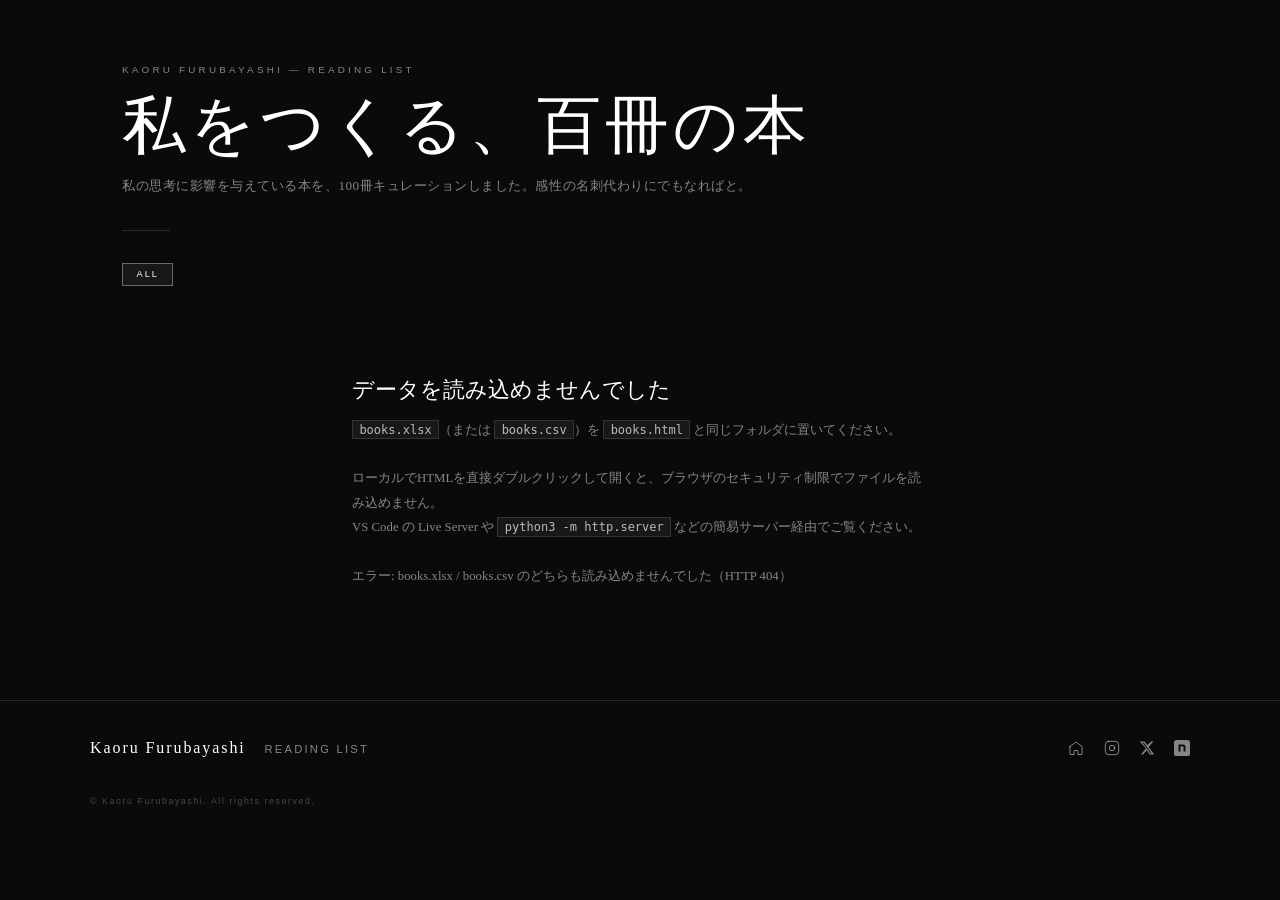
==== index.html @ d3816c25 "Add files via upload" ====
<!DOCTYPE html>
<html lang="ja">
<head>
  <meta charset="UTF-8">
  <meta http-equiv="Content-Security-Policy" content="default-src 'self'; script-src 'self' 'unsafe-inline'; style-src 'self' 'unsafe-inline' https://fonts.googleapis.com; font-src https://fonts.gstatic.com; img-src 'self' https: data:; connect-src 'self'; base-uri 'self'; form-action 'none'; object-src 'none'; frame-ancestors 'self'">
  <meta name="viewport" content="width=device-width, initial-scale=1.0">
  <meta name="referrer" content="strict-origin-when-cross-origin">
  <title>Books — Kaoru Furubayashi</title>
  <link rel="preconnect" href="https://fonts.googleapis.com">
  <link rel="preconnect" href="https://fonts.gstatic.com" crossorigin>
  <link href="https://fonts.googleapis.com/css2?family=Cormorant+Garamond:ital,wght@0,300;0,400;0,500;1,300;1,400&family=Jost:wght@200;300;400;500&family=Noto+Serif+JP:wght@200;300;400&display=swap" rel="stylesheet">
  <style>
    :root {
      --bg:        #0a0a0a;
      --bg2:       #111111;
      --border:    rgba(255,255,255,0.12);
      --white:     #ffffff;
      --muted:     rgba(255,255,255,0.50);
      --accent:    rgba(255,255,255,0.06);
      --conveyor-speed: 32s;
    }

    *, *::before, *::after { box-sizing: border-box; margin: 0; padding: 0; }
    html { scroll-behavior: smooth; }

    body {
      background: var(--bg);
      color: var(--white);
      font-family: 'Noto Serif JP', serif;
      min-height: 100vh;
      overflow-x: hidden;
    }

    /* ── HEADER ── */
    .page-header {
      padding: 4rem 2rem 2rem;
      max-width: 1100px;
      margin: 0 auto;
    }
    .page-label {
      font-family: 'Jost', sans-serif;
      font-size: 0.62rem;
      letter-spacing: 0.32em;
      text-transform: uppercase;
      color: var(--muted);
      margin-bottom: 1rem;
    }
    .page-title {
      font-family: 'Cormorant Garamond', serif;
      font-size: clamp(2.2rem, 6vw, 4rem);
      font-weight: 300;
      letter-spacing: 0.06em;
      line-height: 1.1;
      color: var(--white);
    }
    .page-title em {
      font-style: italic;
      color: var(--muted);
    }
    .page-subtitle {
      margin-top: 0.8rem;
      font-size: 0.82rem;
      color: var(--muted);
      font-weight: 300;
      letter-spacing: 0.04em;
      line-height: 1.8;
    }
    .header-line {
      width: 3rem;
      height: 1px;
      background: var(--border);
      margin: 2rem 0 0;
    }

    /* ── LOADING / ERROR ── */
    .loading-state {
      padding: 4rem 2rem;
      text-align: center;
      font-family: 'Jost', sans-serif;
      font-size: 0.65rem;
      letter-spacing: 0.28em;
      text-transform: uppercase;
      color: var(--muted);
    }
    .error-state {
      padding: 3rem 2rem;
      max-width: 640px;
      margin: 0 auto;
    }
    .error-state h3 {
      font-family: 'Cormorant Garamond', serif;
      font-size: 1.4rem;
      font-weight: 300;
      color: var(--white);
      margin-bottom: 0.8rem;
    }
    .error-state p {
      font-size: 0.8rem;
      color: var(--muted);
      line-height: 1.9;
    }
    .error-state code {
      font-size: 0.75rem;
      background: var(--accent);
      border: 1px solid var(--border);
      padding: 0.1rem 0.4rem;
      color: rgba(255,255,255,0.7);
    }

    /* ── CONVEYOR ── */
    .conveyor-section {
      padding: 3rem 0 4rem;
      position: relative;
    }
    .conveyor-section::before,
    .conveyor-section::after {
      content: '';
      position: absolute;
      top: 0; bottom: 0;
      width: 120px;
      z-index: 10;
      pointer-events: none;
    }
    .conveyor-section::before {
      left: 0;
      background: linear-gradient(to right, var(--bg) 0%, transparent 100%);
    }
    .conveyor-section::after {
      right: 0;
      background: linear-gradient(to left, var(--bg) 0%, transparent 100%);
    }
    .conveyor-track { overflow: hidden; cursor: default; }
    .conveyor-track + .conveyor-track { margin-top: 2rem; }

    .conveyor-inner {
      display: flex;
      gap: 1.4rem;
      width: max-content;
      animation: conveyor-scroll var(--conveyor-speed) linear infinite;
      will-change: transform;
    }
    .conveyor-inner.reverse  { animation-name: conveyor-scroll-reverse; }
    .conveyor-inner.paused   { animation-play-state: paused; }

    @keyframes conveyor-scroll         { 0% { transform: translateX(0);    } 100% { transform: translateX(-50%); } }
    @keyframes conveyor-scroll-reverse { 0% { transform: translateX(-50%); } 100% { transform: translateX(0);    } }

    /* ── BOOK CARD ── */
    .book-card {
      flex-shrink: 0;
      width: 160px;
      cursor: pointer;
      position: relative;
      transition: transform 0.35s cubic-bezier(0.23, 1, 0.32, 1),
                  opacity 0.4s ease,
                  filter 0.4s ease;
      transform-origin: bottom center;
    }
    .book-card:hover { transform: scale(1.12) translateY(-6px); z-index: 5; }
    .book-card.dimmed {
      opacity: 0.2;
      filter: grayscale(60%);
    }
    .book-card.dimmed:hover {
      opacity: 0.5;
      filter: grayscale(0%);
    }

    .book-cover-wrap {
      width: 160px;
      height: 230px;
      overflow: hidden;
      position: relative;
      background: transparent;
    }
    .book-cover-wrap img {
      width: 100%; height: 100%;
      object-fit: contain;
      object-position: center;
      background: transparent;
      display: block;
      transition: opacity 0.3s;
    }
    .book-cover-wrap .cover-fallback {
      position: absolute; inset: 0;
      display: flex; flex-direction: column;
      align-items: center; justify-content: center;
      gap: 0.5rem; padding: 1rem; text-align: center;
    }
    .cover-fallback-title {
      font-family: 'Noto Serif JP', serif;
      font-size: 0.72rem; font-weight: 300;
      color: var(--white); line-height: 1.5; letter-spacing: 0.04em;
    }
    .cover-fallback-author {
      font-family: 'Jost', sans-serif;
      font-size: 0.58rem; color: var(--muted);
      letter-spacing: 0.1em; margin-top: 0.3rem;
    }
    .book-card-label {
      margin-top: 0.6rem;
      font-family: 'Noto Serif JP', serif;
      font-size: 0.7rem; font-weight: 300;
      color: var(--muted); letter-spacing: 0.02em;
      white-space: nowrap; overflow: hidden; text-overflow: ellipsis;
      max-width: 160px; transition: color 0.25s;
    }
    .book-card:hover .book-card-label { color: var(--white); }

    /* ── MODAL ── */
    .modal-overlay {
      position: fixed; inset: 0;
      background: rgba(0,0,0,0.88);
      backdrop-filter: blur(8px);
      -webkit-backdrop-filter: blur(8px);
      z-index: 1000;
      display: flex; align-items: center; justify-content: center;
      padding: 2rem;
      opacity: 0; pointer-events: none;
      transition: opacity 0.35s ease;
    }
    .modal-overlay.open { opacity: 1; pointer-events: all; }
    .modal {
      background: var(--bg2);
      border: 1px solid var(--border);
      max-width: 680px; width: 100%;
      display: flex; gap: 2.4rem; padding: 2.4rem;
      position: relative;
      transform: translateY(20px) scale(0.97);
      transition: transform 0.4s cubic-bezier(0.23, 1, 0.32, 1);
    }
    .modal-overlay.open .modal { transform: translateY(0) scale(1); }
    .modal-cover { flex-shrink: 0; width: 140px; }
    .modal-cover img {
      width: 140px; height: 200px; object-fit: contain; object-position: center; background: transparent; display: block;
    }
    .modal-cover-fallback {
      width: 140px; height: 200px;
      background: var(--accent); border: 1px solid var(--border);
      display: flex; align-items: center; justify-content: center;
      padding: 1rem; text-align: center;
    }
    .modal-cover-fallback span {
      font-family: 'Noto Serif JP', serif;
      font-size: 0.75rem; font-weight: 300;
      color: var(--muted); line-height: 1.7;
    }
    .modal-body { flex: 1; display: flex; flex-direction: column; gap: 1rem; min-width: 0; }
    .modal-tag {
      font-family: 'Jost', sans-serif;
      font-size: 0.55rem; letter-spacing: 0.28em;
      text-transform: uppercase; color: var(--muted);
    }
    .modal-title {
      font-family: 'Cormorant Garamond', serif;
      font-size: clamp(1.3rem, 3vw, 1.85rem); font-weight: 300;
      letter-spacing: 0.04em; line-height: 1.3; color: var(--white);
    }
    .modal-author {
      font-family: 'Jost', sans-serif;
      font-size: 0.72rem; letter-spacing: 0.16em;
      color: var(--muted); text-transform: uppercase;
    }
    .modal-divider { width: 100%; height: 1px; background: var(--border); }
    .modal-review {
      font-family: 'Noto Serif JP', serif;
      font-size: 0.82rem; font-weight: 300;
      line-height: 1.95; color: rgba(255,255,255,0.75);
      letter-spacing: 0.04em; flex: 1;
    }
    .modal-footer {
      display: flex; align-items: center; justify-content: space-between;
      flex-wrap: wrap; gap: 0.8rem; margin-top: auto;
    }
    .modal-genre {
      font-family: 'Jost', sans-serif;
      font-size: 0.58rem; letter-spacing: 0.2em;
      text-transform: uppercase; color: var(--muted);
      background: var(--accent); border: 1px solid var(--border);
      padding: 0.25rem 0.7rem;
    }
    .modal-amazon {
      font-family: 'Jost', sans-serif;
      font-size: 0.62rem; letter-spacing: 0.22em;
      text-transform: uppercase; color: var(--muted);
      text-decoration: none; border: 1px solid var(--border);
      padding: 0.5rem 1.2rem;
      display: inline-flex; align-items: center; gap: 0.5rem;
      transition: color 0.25s, border-color 0.25s, letter-spacing 0.25s;
    }
    .modal-amazon:hover { color: var(--white); border-color: rgba(255,255,255,0.35); letter-spacing: 0.3em; }
    .modal-amazon svg { width: 12px; height: 12px; flex-shrink: 0; }
    .modal-close {
      position: absolute; top: 1.2rem; right: 1.2rem;
      background: none; border: 1px solid var(--border);
      color: var(--muted); cursor: pointer;
      width: 32px; height: 32px;
      display: flex; align-items: center; justify-content: center;
      transition: color 0.2s, border-color 0.2s;
      font-size: 1rem; line-height: 1;
    }
    .modal-close:hover { color: var(--white); border-color: rgba(255,255,255,0.35); }

    /* ── FILTER / COUNT ── */
    .filter-bar {
      display: flex; flex-wrap: wrap; gap: 0.5rem;
      padding: 0 2rem 1.5rem; max-width: 1100px; margin: 0 auto;
    }
    .filter-btn {
      font-family: 'Jost', sans-serif;
      font-size: 0.58rem; letter-spacing: 0.2em;
      text-transform: uppercase; color: var(--muted);
      background: transparent; border: 1px solid var(--border);
      padding: 0.35rem 0.85rem; cursor: pointer;
      transition: color 0.2s, border-color 0.2s, background 0.2s;
    }
    .filter-btn:hover, .filter-btn.active {
      color: var(--white); border-color: rgba(255,255,255,0.35); background: var(--accent);
    }
    .book-count {
      font-family: 'Jost', sans-serif;
      font-size: 0.6rem; letter-spacing: 0.18em;
      color: var(--muted); padding: 0 2rem 1rem;
      max-width: 1100px; margin: 0 auto;
    }

    /* ── MOBILE ── */
    @media (max-width: 640px) {
      .modal { flex-direction: column; gap: 1.5rem; padding: 1.8rem 1.4rem; }
      .modal-cover { width: 100%; display: flex; justify-content: center; }
      .modal-cover img, .modal-cover-fallback { width: 120px; height: 170px; }
      .book-card { width: 130px; }
      .book-cover-wrap { width: 130px; height: 186px; }
      .book-card-label { max-width: 130px; }
      .page-header { padding: 3rem 1.2rem 1.5rem; }
      .filter-bar { padding: 0 1.2rem 1.2rem; }
      .book-count { padding: 0 1.2rem 1rem; }
      .conveyor-section::before, .conveyor-section::after { width: 40px; }
    }

    /* ── FOOTER ── */
    .page-footer {
      border-top: 1px solid var(--border);
      margin-top: 4rem;
      padding: 2.4rem 2rem;
    }
    .page-footer-inner {
      max-width: 1100px;
      margin: 0 auto;
      display: flex;
      align-items: center;
      justify-content: space-between;
      flex-wrap: wrap;
      gap: 1.2rem;
    }
    .footer-name {
      font-family: 'Cormorant Garamond', serif;
      font-size: 1rem;
      font-weight: 300;
      letter-spacing: 0.12em;
      color: var(--white);
    }
    .footer-name span {
      color: var(--muted);
      font-size: 0.7rem;
      letter-spacing: 0.2em;
      font-family: 'Jost', sans-serif;
      margin-left: 0.8rem;
      text-transform: uppercase;
    }
    .footer-links {
      display: flex;
      align-items: center;
      gap: 1.2rem;
      list-style: none;
    }
    .footer-links a {
      display: flex;
      align-items: center;
      justify-content: center;
      color: var(--muted);
      text-decoration: none;
      transition: color 0.25s, transform 0.25s;
    }
    .footer-links a:hover {
      color: var(--white);
      transform: translateY(-2px);
    }
    .footer-links svg {
      width: 16px;
      height: 16px;
      display: block;
    }
    .footer-copy {
      width: 100%;
      font-family: 'Jost', sans-serif;
      font-size: 0.55rem;
      letter-spacing: 0.18em;
      color: rgba(255,255,255,0.25);
      margin-top: 1.2rem;
    }
    @media (max-width: 640px) {
      .page-footer-inner { flex-direction: column; align-items: flex-start; gap: 1rem; }
      .footer-copy { margin-top: 0.6rem; }
    }

    /* ── LOADING / ERROR ── */
    .loading-state {
      padding: 4rem 2rem; text-align: center;
      font-family: 'Jost', sans-serif;
      font-size: 0.65rem; letter-spacing: 0.28em;
      text-transform: uppercase; color: var(--muted);
    }
    .error-state { padding: 3rem 2rem; max-width: 640px; margin: 0 auto; }
    .error-state h3 {
      font-family: 'Cormorant Garamond', serif;
      font-size: 1.4rem; font-weight: 300; color: var(--white); margin-bottom: 0.8rem;
    }
    .error-state p { font-size: 0.8rem; color: var(--muted); line-height: 1.9; }
    .error-state code {
      font-size: 0.75rem; background: var(--accent);
      border: 1px solid var(--border); padding: 0.1rem 0.4rem; color: rgba(255,255,255,0.7);
    }
  </style>
</head>
<body>

  <!-- HEADER -->
  <header class="page-header">
    <p class="page-label">Kaoru Furubayashi — Reading List</p>
    <h1 class="page-title">私をつくる、百冊の本</h1>
    <p class="page-subtitle">私の思考に影響を与えている本を、100冊キュレーションしました。感性の名刺代わりにでもなればと。</p>
    <div class="header-line"></div>
  </header>

  <!-- FILTER -->
  <div class="filter-bar" id="filter-bar">
    <button class="filter-btn active" data-genre="all">All</button>
  </div>
  <div class="book-count" id="book-count"></div>

  <!-- CONVEYOR（CSV読み込み後に表示） -->
  <section class="conveyor-section" id="conveyor-section" style="display:none;">
    <div class="conveyor-track">
      <div class="conveyor-inner" id="conveyor-inner"></div>
    </div>
    <div class="conveyor-track">
      <div class="conveyor-inner reverse" id="conveyor-inner-2"></div>
    </div>
  </section>

  <!-- LOADING / ERROR -->
  <div id="loading-state" class="loading-state">Loading…</div>
  <div id="error-state" class="error-state" style="display:none;"></div>

  <!-- MODAL -->
  <div class="modal-overlay" id="modal-overlay" role="dialog" aria-modal="true" aria-labelledby="modal-title">
    <div class="modal">
      <button class="modal-close" id="modal-close" aria-label="閉じる">✕</button>
      <div class="modal-cover" id="modal-cover"></div>
      <div class="modal-body">
        <p  class="modal-tag"    id="modal-tag"></p>
        <h2 class="modal-title"  id="modal-title"></h2>
        <p  class="modal-author" id="modal-author"></p>
        <div class="modal-divider"></div>
        <p  class="modal-review" id="modal-review"></p>
        <div class="modal-footer">
          <span class="modal-genre" id="modal-genre"></span>
          <a class="modal-amazon" id="modal-amazon" href="#" target="_blank" rel="noopener noreferrer">
            <svg viewBox="0 0 24 24" fill="currentColor">
              <path d="M15.23 15.315c-3.178 2.293-7.787 3.514-11.756 1.869a.387.387 0 0 0-.387.063c-.125.1-.125.263 0 .376 3.656 2.969 9.575 3.906 14.419 1.125a.337.337 0 0 0 .125-.463.356.356 0 0 0-.401-.97zM16.63 13.722c-.163-.213-.988-.1-1.369-.05-.125.013-.144-.1-.031-.175.669-.476 1.769-.338 1.9-.175.131.163-.037 1.263-.663 1.788-.094.081-.188.038-.144-.063.144-.35.469-1.125.306-1.325z"/>
              <path d="M13.572 8.928V7.79c0-.175.131-.294.294-.294h5.206c.169 0 .3.125.3.294v.994c0 .169-.144.387-.394.731l-2.7 3.862c1.006-.025 2.069.125 2.981.637.206.119.262.294.275.469v1.206c0 .175-.194.381-.394.275-1.65-.863-3.844-1.138-5.006-.063-.169.15-.369-.012-.369-.187v-1.144c0-.187.012-.506.206-.788l3.131-4.488H13.865c-.169 0-.3-.12-.3-.294z"/>
              <path d="M4.835 14.86h-1.57a.3.3 0 0 1-.288-.263l.006-9.225c0-.163.15-.294.331-.294h1.463c.175.006.318.137.325.3v1.2h.031c.381-1.156 1.1-1.694 2.069-1.694.987 0 1.606.538 2.05 1.694.38-1.156 1.244-1.694 2.169-1.694.656 0 1.375.275 1.813 1.144.494.969.394 2.381.394 3.619l-.006 4.925a.3.3 0 0 1-.3.294H11.76a.3.3 0 0 1-.294-.294V8.459c0-.487.044-1.7-.063-2.156-.163-.775-.65-.987-1.275-.987-.525 0-1.075.35-1.3.913-.225.562-.2 1.506-.2 2.231v5.106c0 .163-.137.294-.3.294H7.066a.298.298 0 0 1-.294-.294l-.006-5.913c0-1.244.206-3.075-1.319-3.075-1.537 0-1.475 1.787-1.475 3.075l-.006 5.913a.3.3 0 0 1-.3.294z"/>
            </svg>
            Amazon で見る
          </a>
        </div>
      </div>
    </div>
  </div>

    <!-- Excel(.xlsx)読み込み用ライブラリ（ローカル同梱・外部通信なし） -->
    <script src="lib/xlsx.full.min.js"></script>

    <script>
    /* ============================================================
       データソース: books.xlsx（優先） / books.csv（予備）
       ------------------------------------------------------------
       本のデータは books.html と同じフォルダに置いた
       books.xlsx をそのまま読み込みます。CSVへの書き出しは不要です。

       列: id, title, author, genre, cover, amazonUrl, review
       （1行目は必ずこのヘッダー行にしてください）

       【更新方法】
       1. books.xlsx を Excel で開いて編集・保存
       2. サーバー上の books.xlsx を差し替える
       3. books.html をブラウザでリロードすれば反映されます

       ※ books.xlsx が無い場合のみ books.csv を読みにいきます。

       【cover列】
       - 画像パスを記入（例: cover/1.jpg）
       - 空欄にするとタイトル文字のフォールバック表示になります
    ============================================================ */
    const XLSX_PATH = 'books.xlsx';
    const CSV_PATH  = 'books.csv';

    /* ── CSVパーサー（RFC4180準拠・ダブルクォート/改行対応） ── */
    function parseCSV(raw) {
      raw = raw.replace(/^\uFEFF/, '');           // BOM除去
      const rows = [];
      let row = [], field = '', inQ = false;
      for (let i = 0; i < raw.length; i++) {
        const c = raw[i], n = raw[i + 1];
        if (inQ) {
          if (c === '"' && n === '"') { field += '"'; i++; }
          else if (c === '"')         { inQ = false; }
          else                        { field += c; }
        } else {
          if      (c === '"')                { inQ = true; }
          else if (c === ',')                { row.push(field); field = ''; }
          else if (c === '\r' && n === '\n') { row.push(field); field=''; rows.push(row); row=[]; i++; }
          else if (c === '\n' || c === '\r') { row.push(field); field=''; rows.push(row); row=[]; }
          else                               { field += c; }
        }
      }
      if (field !== '' || row.length) { row.push(field); rows.push(row); }
      const valid = rows.filter(r => r.some(c => c.trim()));
      const [headers, ...data] = valid;
      return data.map(r => {
        const o = {};
        headers.forEach((h, i) => { o[h.trim()] = (r[i] ?? '').trim(); });
        return o;
      });
    }

    /* ── アプリ本体 ── */
    (function () {
      const inner1    = document.getElementById('conveyor-inner');
      const inner2    = document.getElementById('conveyor-inner-2');
      const section   = document.getElementById('conveyor-section');
      const filterBar = document.getElementById('filter-bar');
      const countEl   = document.getElementById('book-count');
      const loadEl    = document.getElementById('loading-state');
      const errEl     = document.getElementById('error-state');
      const overlay   = document.getElementById('modal-overlay');
      const closeBtn  = document.getElementById('modal-close');

      let ALL_BOOKS = [];
      let currentGenre = 'all';

      /* ── Excel(.xlsx) → オブジェクト配列 ── */
      function parseXLSX(buffer) {
        if (typeof XLSX === 'undefined') throw new Error('lib/xlsx.full.min.js が読み込めていません');
        const wb    = XLSX.read(buffer, { type: 'array' });
        const sheet = wb.Sheets[wb.SheetNames[0]];
        const raw   = XLSX.utils.sheet_to_json(sheet, { defval: '', raw: false });
        return raw.map(r => {
          const o = {};
          Object.keys(r).forEach(k => { o[String(k).trim()] = String(r[k] ?? '').trim(); });
          return o;
        });
      }

      /* ── データ読み込み: books.xlsx を優先、無ければ books.csv ── */
      (async function loadData() {
        try {
          let books = null;

          // 1) Excel を試す
          try {
            const res = await fetch(XLSX_PATH);
            if (res.ok) {
              books = parseXLSX(await res.arrayBuffer());
            }
          } catch (_) { /* 次の手段へ */ }

          // 2) 無ければ CSV
          if (!books || !books.length) {
            const res = await fetch(CSV_PATH);
            if (!res.ok) throw new Error(`books.xlsx / books.csv のどちらも読み込めませんでした（HTTP ${res.status}）`);
            books = parseCSV(await res.text());
          }

          ALL_BOOKS = books.filter(b => b.title || b.cover);
          if (!ALL_BOOKS.length) throw new Error('データが空です。1行目がヘッダー行（id, title, author, genre, cover, amazonUrl, review）か確認してください');
          onLoaded();

        } catch (err) {
          loadEl.style.display = 'none';
          errEl.style.display  = 'block';
          errEl.innerHTML = `
            <h3>データを読み込めませんでした</h3>
            <p>
              <code>books.xlsx</code>（または <code>books.csv</code>）を
              <code>books.html</code> と同じフォルダに置いてください。<br><br>
              ローカルでHTMLを直接ダブルクリックして開くと、ブラウザのセキュリティ制限でファイルを読み込めません。<br>
              VS Code の Live Server や <code>python3 -m http.server</code> などの簡易サーバー経由でご覧ください。<br><br>
              エラー: ${String(err.message).replace(/&/g,'&amp;').replace(/</g,'&lt;').replace(/>/g,'&gt;')}
            </p>`;
        }
      })();

      function onLoaded() {
        loadEl.style.display  = 'none';
        section.style.display = '';

        const genres = [...new Set(ALL_BOOKS.map(b => b.genre).filter(Boolean))];
        genres.forEach(g => {
          const btn = document.createElement('button');
          btn.className = 'filter-btn';
          btn.dataset.genre = g;
          btn.textContent = g;
          filterBar.appendChild(btn);
        });

        filterBar.addEventListener('click', e => {
          const btn = e.target.closest('.filter-btn');
          if (!btn) return;
          currentGenre = btn.dataset.genre;
          filterBar.querySelectorAll('.filter-btn').forEach(b => b.classList.remove('active'));
          btn.classList.add('active');
          applyDim(currentGenre);
        });

        buildBoth(ALL_BOOKS);
      }

      /* ── コンベア構築 ── */
      function buildBoth(books) {
        const speed = Math.max(20, books.length * 2.8);
        document.documentElement.style.setProperty('--conveyor-speed', `${speed}s`);
        buildTrack(inner1, books);
        buildTrack(inner2, [...books].reverse());
        countEl.textContent = `${books.length} books`;
      }

      /* ── ジャンルフィルター: 全件表示のまま非該当を暗転 ── */
      function applyDim(genre) {
        document.querySelectorAll('.book-card').forEach(card => {
          if (genre === 'all' || card.dataset.genre === genre) card.classList.remove('dimmed');
          else card.classList.add('dimmed');
        });
      }

      function buildTrack(el, books) {
        el.innerHTML = '';
        [...books, ...books].forEach(b => el.appendChild(makeCard(b, el)));
      }

      function makeCard(book, parentInner) {
        const card = document.createElement('div');
        card.className = 'book-card';
        card.dataset.genre = book.genre || '';
        card.setAttribute('role', 'button');
        card.setAttribute('tabindex', '0');
        card.setAttribute('aria-label', `${book.title} — ${book.author}`);

        const wrap = document.createElement('div');
        wrap.className = 'book-cover-wrap';

        const coverSrc = safeImageSrc(book.cover);
        if (coverSrc) {
          const img = document.createElement('img');
          img.src = coverSrc; img.alt = book.title; img.loading = 'lazy';
          wrap.appendChild(img);
        } else {
          const fb = document.createElement('div');
          fb.className = 'cover-fallback';
          fb.innerHTML = `<span class="cover-fallback-title">${escHtml(book.title)}</span>
                          <span class="cover-fallback-author">${escHtml(book.author)}</span>`;
          wrap.appendChild(fb);
        }

        const lbl = document.createElement('p');
        lbl.className = 'book-card-label';
        lbl.textContent = book.title;

        card.appendChild(wrap);
        card.appendChild(lbl);

        card.addEventListener('mouseenter', () => parentInner.classList.add('paused'));
        card.addEventListener('mouseleave', () => parentInner.classList.remove('paused'));
        card.addEventListener('click',  () => openModal(book));
        card.addEventListener('keydown', e => {
          if (e.key === 'Enter' || e.key === ' ') { e.preventDefault(); openModal(book); }
        });

        return card;
      }

      /* ── モーダル ── */
      function openModal(book) {
        const coverEl = document.getElementById('modal-cover');
        coverEl.innerHTML = '';
        const modalCoverSrc = safeImageSrc(book.cover);
        if (modalCoverSrc) {
          const img = document.createElement('img');
          img.src = modalCoverSrc; img.alt = book.title;
          coverEl.appendChild(img);
        } else {
          const fb = document.createElement('div');
          fb.className = 'modal-cover-fallback';
          fb.innerHTML = `<span>${escHtml(book.title)}<br><br>${escHtml(book.author)}</span>`;
          coverEl.appendChild(fb);
        }
        document.getElementById('modal-tag').textContent    = book.genre    || '';
        document.getElementById('modal-title').textContent  = book.title    || '';
        document.getElementById('modal-author').textContent = book.author   || '';
        document.getElementById('modal-review').textContent = book.review   || '';
        document.getElementById('modal-genre').textContent  = book.genre    || '';
        document.getElementById('modal-amazon').href        = safeExternalUrl(book.amazonUrl);

        overlay.classList.add('open');
        document.body.style.overflow = 'hidden';
      }

      function closeModal() {
        overlay.classList.remove('open');
        document.body.style.overflow = '';
      }

      closeBtn.addEventListener('click', closeModal);
      overlay.addEventListener('click', e => { if (e.target === overlay) closeModal(); });
      document.addEventListener('keydown', e => { if (e.key === 'Escape') closeModal(); });

      function escHtml(s) {
        return (s || '').replace(/&/g,'&amp;').replace(/</g,'&lt;').replace(/>/g,'&gt;').replace(/"/g,'&quot;').replace(/'/g,'&#39;');
      }

      /* 外部リンクURL検証: http/https のみ許可（javascript: 等のXSS防止） */
      function safeExternalUrl(url) {
        if (!url) return '#';
        try {
          const u = new URL(url, location.href);
          if (u.protocol === 'http:' || u.protocol === 'https:') return u.href;
        } catch (e) { /* 不正なURLは弾く */ }
        return '#';
      }

      /* 画像パス検証: 相対パス or http/https のみ許可 */
      function safeImageSrc(src) {
        if (!src) return '';
        if (/^(javascript|data|vbscript):/i.test(src.trim())) return '';
        try {
          const u = new URL(src, location.href);
          if (u.protocol === 'http:' || u.protocol === 'https:') return src;
        } catch (e) { /* 不正なURLは弾く */ }
        return '';
      }
    })();
  </script>
  <!-- FOOTER -->
  <footer class="page-footer">
    <div class="page-footer-inner">
      <p class="footer-name">
        Kaoru Furubayashi
        <span>Reading List</span>
      </p>
      <ul class="footer-links">
        <li>
          <a href="https://www.kaoru-furubayashi.com/" target="_blank" rel="noopener noreferrer" aria-label="Home">
            <svg xmlns="http://www.w3.org/2000/svg" viewBox="0 0 24 24" fill="none" stroke="currentColor" stroke-width="1.5" stroke-linecap="round" stroke-linejoin="round">
              <path d="M3 9.75L12 3l9 6.75V21a.75.75 0 0 1-.75.75H15v-5.25a.75.75 0 0 0-.75-.75h-4.5a.75.75 0 0 0-.75.75V21.75H3.75A.75.75 0 0 1 3 21V9.75z"/>
            </svg>
          </a>
        </li>
        <li>
          <a href="https://www.instagram.com/kaoru_desuyo/" target="_blank" rel="noopener noreferrer" aria-label="Instagram">
            <svg xmlns="http://www.w3.org/2000/svg" viewBox="0 0 24 24" fill="none" stroke="currentColor" stroke-width="1.5" stroke-linecap="round" stroke-linejoin="round">
              <rect x="2" y="2" width="20" height="20" rx="5" ry="5"/>
              <circle cx="12" cy="12" r="4"/>
              <circle cx="17.5" cy="6.5" r="0.5" fill="currentColor" stroke="none"/>
            </svg>
          </a>
        </li>
        <li>
          <a href="https://x.com/kaoru_desuyo" target="_blank" rel="noopener noreferrer" aria-label="X">
            <svg xmlns="http://www.w3.org/2000/svg" viewBox="0 0 24 24" fill="currentColor">
              <path d="M18.244 2.25h3.308l-7.227 8.26 8.502 11.24H16.17l-4.714-6.231-5.401 6.231H2.748l7.73-8.835L1.254 2.25H8.08l4.258 5.63 5.906-5.63zm-1.161 17.52h1.833L7.084 4.126H5.117z"/>
            </svg>
          </a>
        </li>
        <li>
          <a href="https://note.com/f_k_2" target="_blank" rel="noopener noreferrer" aria-label="note">
            <svg xmlns="http://www.w3.org/2000/svg" viewBox="0 0 493 493" fill="currentColor">
              <rect width="493" height="493" rx="80" ry="80"/>
              <path d="m139.57,142.06c41.19,0,97.6-2.09,138.1-1.04,54.34,1.39,74.76,25.06,75.45,83.53.69,33.06,0,127.73,0,127.73h-58.79c0-82.83.35-96.5,0-122.6-.69-22.97-7.25-33.92-24.9-36.01-18.69-2.09-71.07-.35-71.07-.35v158.96h-58.79v-210.22Z" fill="var(--bg,#0a0a0a)"/>
            </svg>
          </a>
        </li>
      </ul>
      <p class="footer-copy">&copy; Kaoru Furubayashi. All rights reserved.</p>
    </div>
  </footer>

</body>
</html>
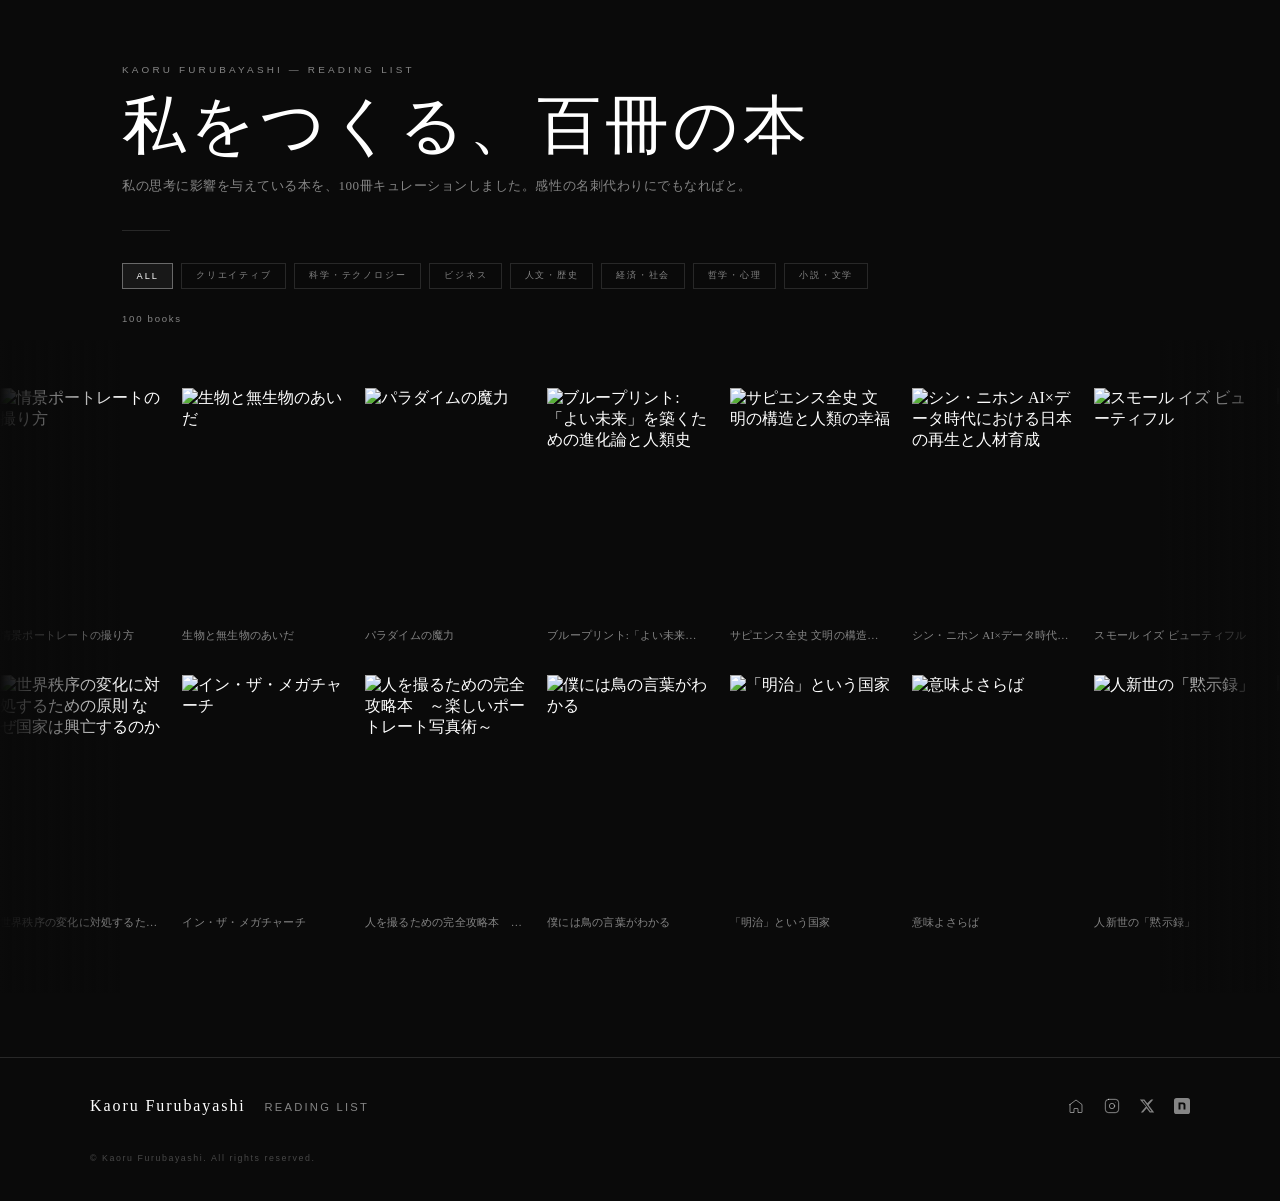
==== commit b41d8df8: "Add files via upload" ====
--- a/index.html
+++ b/index.html
@@ -486,7 +486,7 @@
     /* ============================================================
        データソース: books.xlsx（優先） / books.csv（予備）
        ------------------------------------------------------------
-       本のデータは books.html と同じフォルダに置いた
+       本のデータは index.html と同じフォルダに置いた
        books.xlsx をそのまま読み込みます。CSVへの書き出しは不要です。
 
        列: id, title, author, genre, cover, amazonUrl, review
@@ -495,7 +495,7 @@
        【更新方法】
        1. books.xlsx を Excel で開いて編集・保存
        2. サーバー上の books.xlsx を差し替える
-       3. books.html をブラウザでリロードすれば反映されます
+       3. index.html をブラウザでリロードすれば反映されます
 
        ※ books.xlsx が無い場合のみ books.csv を読みにいきます。
 
@@ -594,7 +594,7 @@
             <h3>データを読み込めませんでした</h3>
             <p>
               <code>books.xlsx</code>（または <code>books.csv</code>）を
-              <code>books.html</code> と同じフォルダに置いてください。<br><br>
+              <code>index.html</code> と同じフォルダに置いてください。<br><br>
               ローカルでHTMLを直接ダブルクリックして開くと、ブラウザのセキュリティ制限でファイルを読み込めません。<br>
               VS Code の Live Server や <code>python3 -m http.server</code> などの簡易サーバー経由でご覧ください。<br><br>
               エラー: ${String(err.message).replace(/&/g,'&amp;').replace(/</g,'&lt;').replace(/>/g,'&gt;')}
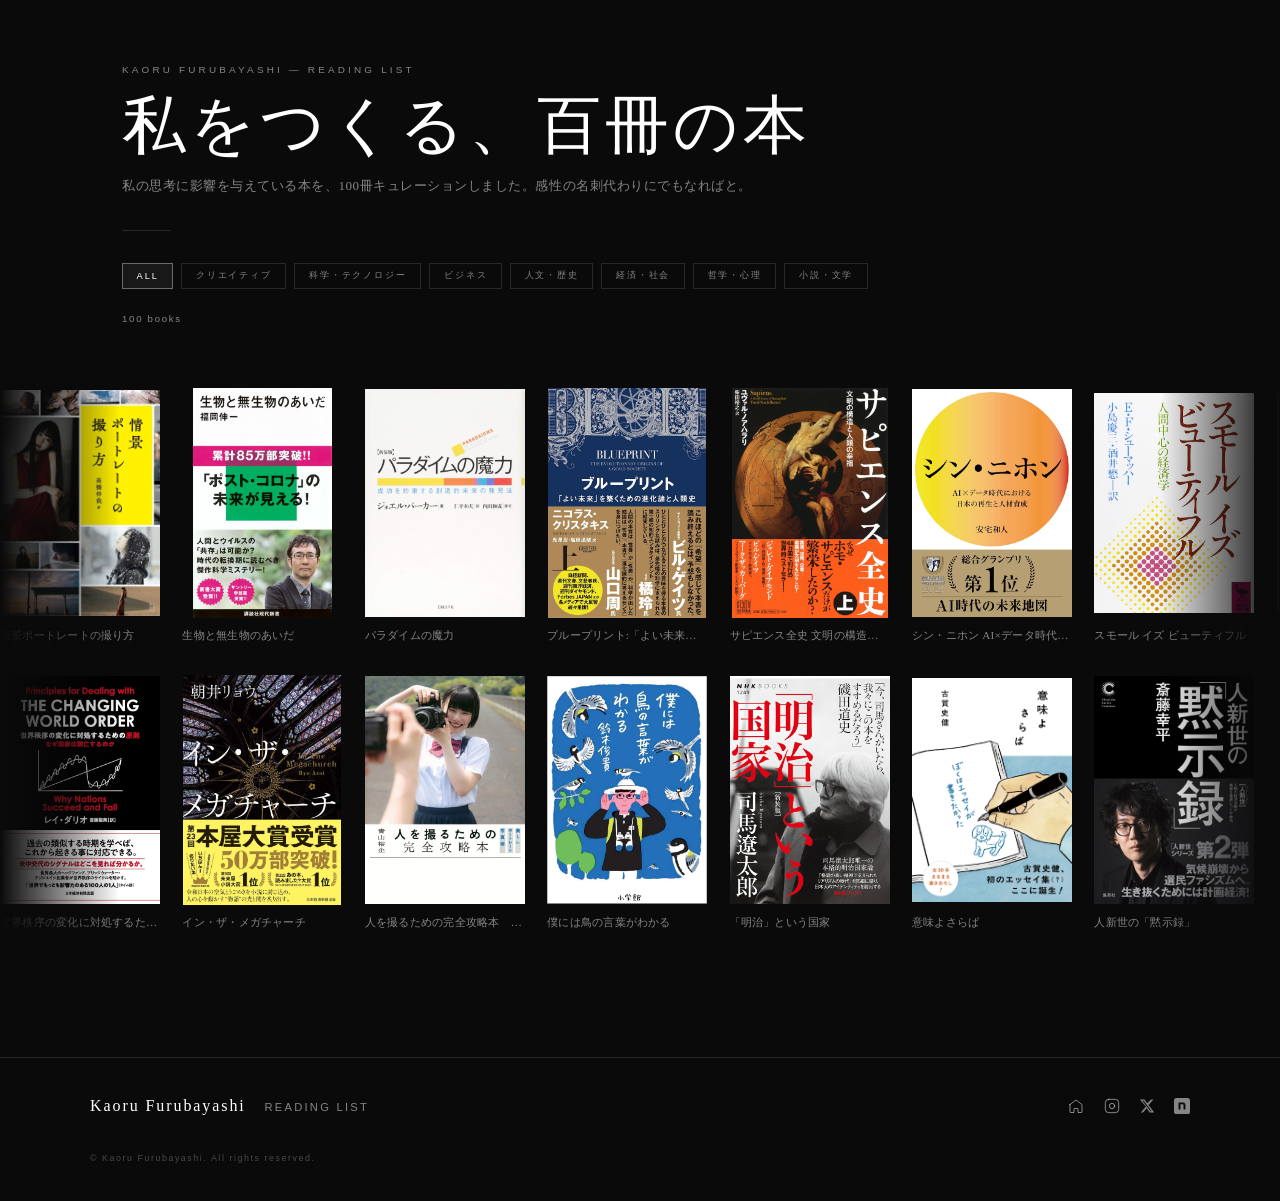
==== commit 538f431c: "Add files via upload" ====
--- a/index.html
+++ b/index.html
@@ -467,12 +467,12 @@
         <div class="modal-footer">
           <span class="modal-genre" id="modal-genre"></span>
           <a class="modal-amazon" id="modal-amazon" href="#" target="_blank" rel="noopener noreferrer">
-            <svg viewBox="0 0 24 24" fill="currentColor">
-              <path d="M15.23 15.315c-3.178 2.293-7.787 3.514-11.756 1.869a.387.387 0 0 0-.387.063c-.125.1-.125.263 0 .376 3.656 2.969 9.575 3.906 14.419 1.125a.337.337 0 0 0 .125-.463.356.356 0 0 0-.401-.97zM16.63 13.722c-.163-.213-.988-.1-1.369-.05-.125.013-.144-.1-.031-.175.669-.476 1.769-.338 1.9-.175.131.163-.037 1.263-.663 1.788-.094.081-.188.038-.144-.063.144-.35.469-1.125.306-1.325z"/>
-              <path d="M13.572 8.928V7.79c0-.175.131-.294.294-.294h5.206c.169 0 .3.125.3.294v.994c0 .169-.144.387-.394.731l-2.7 3.862c1.006-.025 2.069.125 2.981.637.206.119.262.294.275.469v1.206c0 .175-.194.381-.394.275-1.65-.863-3.844-1.138-5.006-.063-.169.15-.369-.012-.369-.187v-1.144c0-.187.012-.506.206-.788l3.131-4.488H13.865c-.169 0-.3-.12-.3-.294z"/>
-              <path d="M4.835 14.86h-1.57a.3.3 0 0 1-.288-.263l.006-9.225c0-.163.15-.294.331-.294h1.463c.175.006.318.137.325.3v1.2h.031c.381-1.156 1.1-1.694 2.069-1.694.987 0 1.606.538 2.05 1.694.38-1.156 1.244-1.694 2.169-1.694.656 0 1.375.275 1.813 1.144.494.969.394 2.381.394 3.619l-.006 4.925a.3.3 0 0 1-.3.294H11.76a.3.3 0 0 1-.294-.294V8.459c0-.487.044-1.7-.063-2.156-.163-.775-.65-.987-1.275-.987-.525 0-1.075.35-1.3.913-.225.562-.2 1.506-.2 2.231v5.106c0 .163-.137.294-.3.294H7.066a.298.298 0 0 1-.294-.294l-.006-5.913c0-1.244.206-3.075-1.319-3.075-1.537 0-1.475 1.787-1.475 3.075l-.006 5.913a.3.3 0 0 1-.3.294z"/>
+            <svg viewBox="0 0 24 24" fill="none" stroke="currentColor" stroke-width="2" stroke-linecap="round" stroke-linejoin="round">
+              <path d="M18 13v6a2 2 0 0 1-2 2H5a2 2 0 0 1-2-2V8a2 2 0 0 1 2-2h6"/>
+              <polyline points="15 3 21 3 21 9"/>
+              <line x1="10" y1="14" x2="21" y2="3"/>
             </svg>
-            Amazon で見る
+            商品ページへ
           </a>
         </div>
       </div>
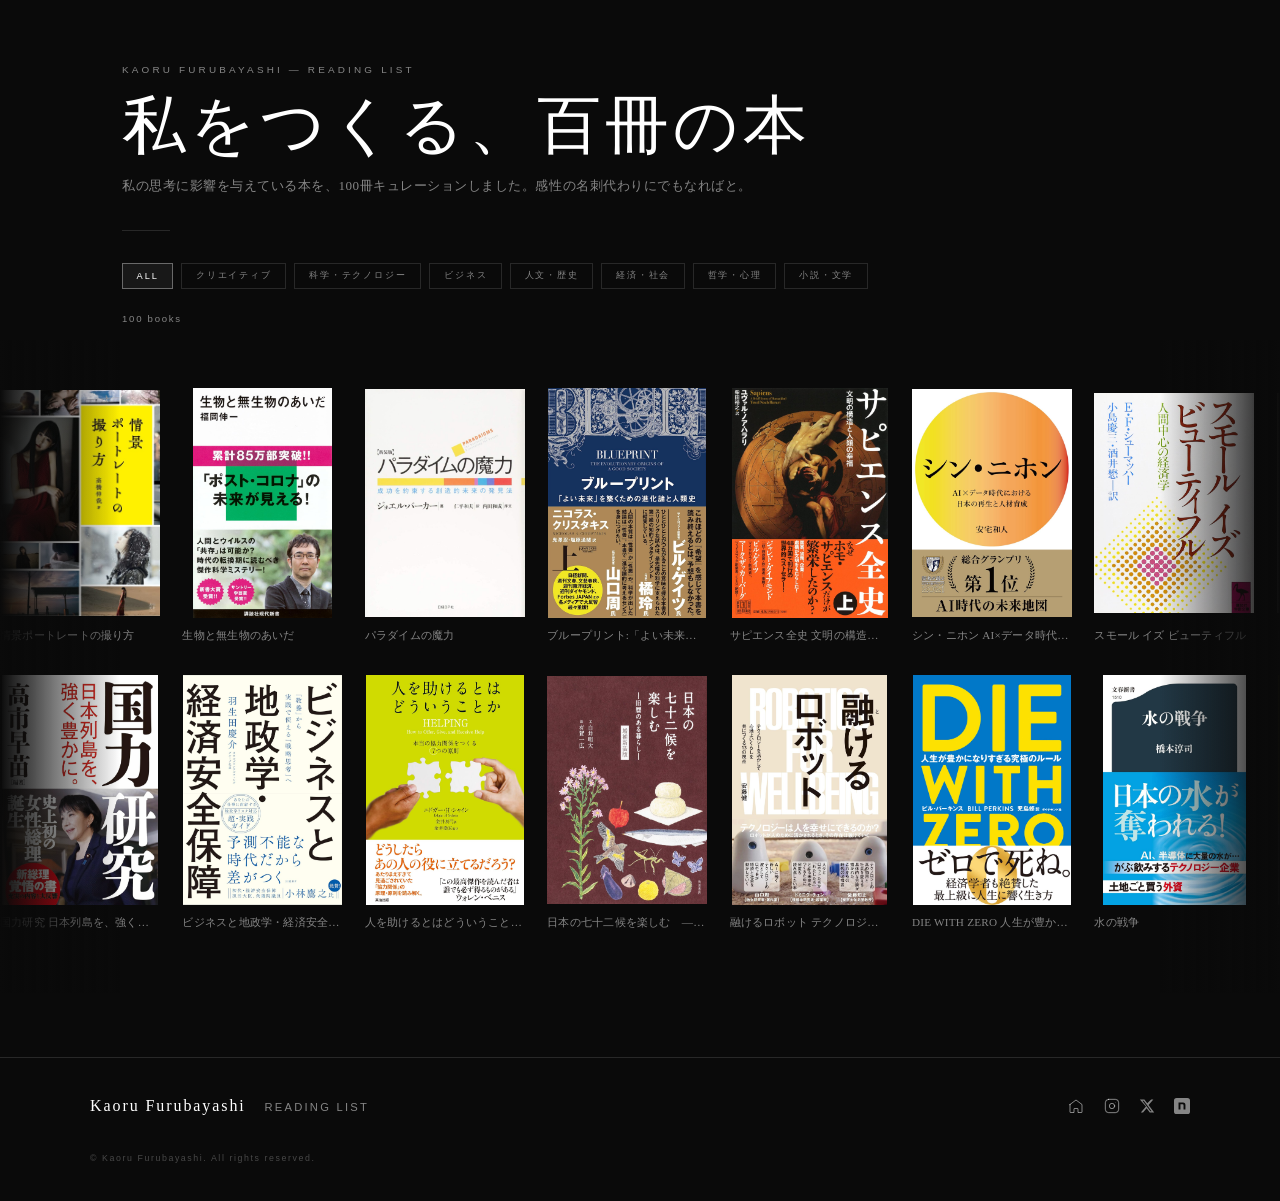
==== commit 05319d97: "Add files via upload" ====
--- a/index.html
+++ b/index.html
@@ -2,10 +2,17 @@
 <html lang="ja">
 <head>
   <meta charset="UTF-8">
-  <meta http-equiv="Content-Security-Policy" content="default-src 'self'; script-src 'self' 'unsafe-inline'; style-src 'self' 'unsafe-inline' https://fonts.googleapis.com; font-src https://fonts.gstatic.com; img-src 'self' https: data:; connect-src 'self'; base-uri 'self'; form-action 'none'; object-src 'none'; frame-ancestors 'self'">
+  <meta http-equiv="Content-Security-Policy" content="default-src 'self'; script-src 'self' 'unsafe-inline'; style-src 'self' 'unsafe-inline' https://fonts.googleapis.com; font-src https://fonts.gstatic.com; img-src 'self' https: data:; connect-src 'self'; manifest-src 'self'; base-uri 'self'; form-action 'none'; object-src 'none'; frame-ancestors 'self'">
   <meta name="viewport" content="width=device-width, initial-scale=1.0">
   <meta name="referrer" content="strict-origin-when-cross-origin">
   <title>Books — Kaoru Furubayashi</title>
+  <link rel="icon" href="favicon.ico" sizes="any">
+  <link rel="icon" type="image/svg+xml" href="favicon.svg">
+  <link rel="icon" type="image/png" sizes="32x32" href="favicon-32.png">
+  <link rel="icon" type="image/png" sizes="16x16" href="favicon-16.png">
+  <link rel="apple-touch-icon" href="apple-touch-icon.png">
+  <link rel="manifest" href="site.webmanifest">
+  <meta name="theme-color" content="#0a0a0a">
   <link rel="preconnect" href="https://fonts.googleapis.com">
   <link rel="preconnect" href="https://fonts.gstatic.com" crossorigin>
   <link href="https://fonts.googleapis.com/css2?family=Cormorant+Garamond:ital,wght@0,300;0,400;0,500;1,300;1,400&family=Jost:wght@200;300;400;500&family=Noto+Serif+JP:wght@200;300;400&display=swap" rel="stylesheet">
@@ -629,10 +636,16 @@
 
       /* ── コンベア構築 ── */
       function buildBoth(books) {
-        const speed = Math.max(20, books.length * 2.8);
+        /* 前半を上段、後半を下段に分け、同じ本が上下で重複しないようにする */
+        const mid    = Math.ceil(books.length / 2);
+        const first  = books.slice(0, mid);
+        const second = books.slice(mid);
+
+        const speed = Math.max(20, mid * 2.8);
         document.documentElement.style.setProperty('--conveyor-speed', `${speed}s`);
-        buildTrack(inner1, books);
-        buildTrack(inner2, [...books].reverse());
+
+        buildTrack(inner1, first);
+        buildTrack(inner2, second.length ? second : first);
         countEl.textContent = `${books.length} books`;
       }
 
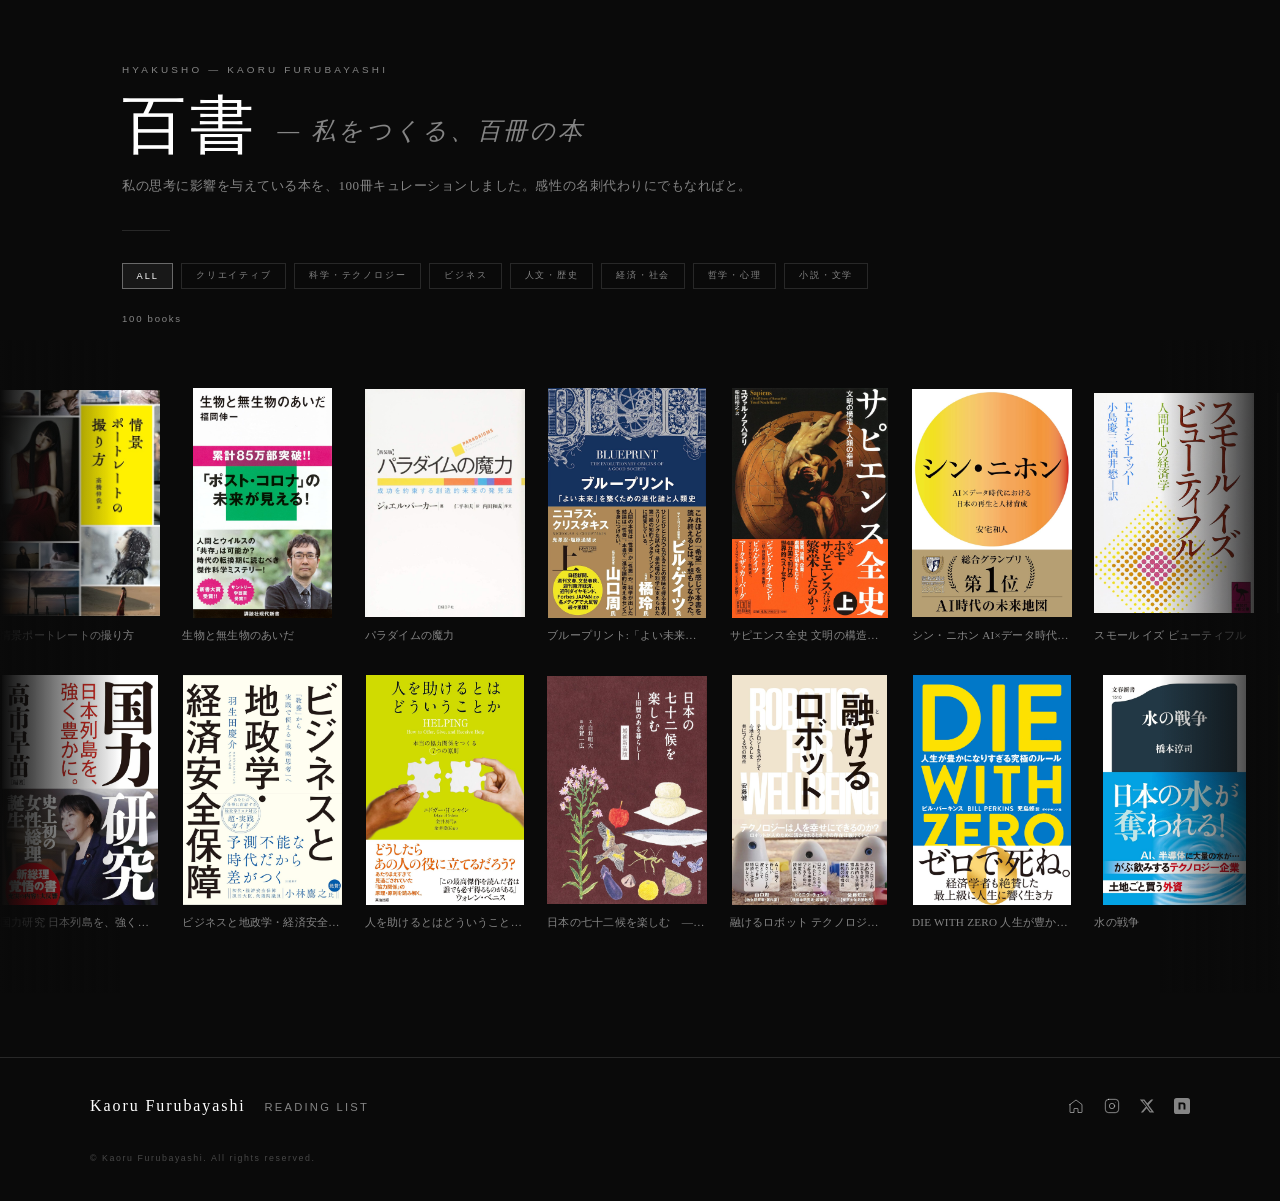
==== commit 74087976: "Add files via upload" ====
--- a/index.html
+++ b/index.html
@@ -5,7 +5,8 @@
   <meta http-equiv="Content-Security-Policy" content="default-src 'self'; script-src 'self' 'unsafe-inline'; style-src 'self' 'unsafe-inline' https://fonts.googleapis.com; font-src https://fonts.gstatic.com; img-src 'self' https: data:; connect-src 'self'; manifest-src 'self'; base-uri 'self'; form-action 'none'; object-src 'none'; frame-ancestors 'self'">
   <meta name="viewport" content="width=device-width, initial-scale=1.0">
   <meta name="referrer" content="strict-origin-when-cross-origin">
-  <title>Books — Kaoru Furubayashi</title>
+  <title>百書 HYAKUSHO — Kaoru Furubayashi</title>
+  <meta name="description" content="百書 HYAKUSHO — 私をつくる、百冊の本。私の思考に影響を与えている100冊のキュレーション。">
   <link rel="icon" href="favicon.ico" sizes="any">
   <link rel="icon" type="image/svg+xml" href="favicon.svg">
   <link rel="icon" type="image/png" sizes="32x32" href="favicon-32.png">
@@ -63,6 +64,13 @@
     .page-title em {
       font-style: italic;
       color: var(--muted);
+      font-size: 0.38em;
+      letter-spacing: 0.12em;
+      vertical-align: 0.32em;
+      white-space: nowrap;
+    }
+    @media (max-width: 640px) {
+      .page-title em { display: block; margin-top: 0.6rem; vertical-align: baseline; }
     }
     .page-subtitle {
       margin-top: 0.8rem;
@@ -428,14 +436,80 @@
       font-size: 0.75rem; background: var(--accent);
       border: 1px solid var(--border); padding: 0.1rem 0.4rem; color: rgba(255,255,255,0.7);
     }
+    /* ═══ スプラッシュ（起動演出） ═══ */
+    #splash {
+      position: fixed;
+      inset: 0;
+      z-index: 9999;
+      display: flex;
+      align-items: center;
+      justify-content: center;
+      background: var(--bg);
+    }
+    #splash svg {
+      width: 96px;
+      height: 96px;
+      animation: splash-zoom 1.15s cubic-bezier(0.55, 0, 0.6, 0.1) 0.35s forwards;
+    }
+    /* アイコンがこちらへ向かってくる: 等倍で静止 → 巨大化しつつ消える */
+    @keyframes splash-zoom {
+      0%   { transform: scale(1);  opacity: 1; }
+      55%  { transform: scale(1);  opacity: 1; }
+      100% { transform: scale(28); opacity: 0; }
+    }
+    #splash.done {
+      opacity: 0;
+      pointer-events: none;
+      transition: opacity 0.25s ease;
+    }
+    /* 本体はスプラッシュ中は隠しておき、ふわっと現す */
+    body > :not(#splash) { transition: opacity 0.6s ease; }
+    body.splashing > :not(#splash) { opacity: 0; }
+    /* 動きを減らす設定のユーザーには演出をスキップ */
+    @media (prefers-reduced-motion: reduce) {
+      #splash { display: none; }
+      body.splashing > :not(#splash) { opacity: 1; }
+    }
   </style>
 </head>
-<body>
+<body class="splashing">
+
+  <!-- ═══ 起動スプラッシュ: アイコンが手前に迫って開く ═══ -->
+  <div id="splash" aria-hidden="true">
+    <svg viewBox="0 0 512 512" xmlns="http://www.w3.org/2000/svg">
+      <rect width="512" height="512" rx="96" fill="#0a0a0a"/>
+      <g fill="none" stroke="#ffffff" stroke-width="14" stroke-linejoin="round" stroke-linecap="round">
+        <path d="M256 168 C216 140, 150 140, 118 160 L118 348 C150 328, 216 328, 256 356 Z"/>
+        <path d="M256 168 C296 140, 362 140, 394 160 L394 348 C362 328, 296 328, 256 356 Z"/>
+        <line x1="256" y1="168" x2="256" y2="356"/>
+      </g>
+    </svg>
+  </div>
+  <script>
+    (function () {
+      const splash = document.getElementById('splash');
+      const END_MS = 1500;   /* 0.35s待機 + 1.15sズーム */
+      const reduced = window.matchMedia('(prefers-reduced-motion: reduce)').matches;
+
+      function finish() {
+        document.body.classList.remove('splashing');
+        splash.classList.add('done');
+        setTimeout(() => splash.remove(), 300);
+      }
+      if (reduced) { finish(); }
+      else {
+        /* アニメ終了で本体を表示（保険として時間でも発火） */
+        splash.querySelector('svg').addEventListener('animationend', finish, { once: true });
+        setTimeout(finish, END_MS + 400);
+      }
+    })();
+  </script>
+
 
   <!-- HEADER -->
   <header class="page-header">
-    <p class="page-label">Kaoru Furubayashi — Reading List</p>
-    <h1 class="page-title">私をつくる、百冊の本</h1>
+    <p class="page-label">HYAKUSHO — Kaoru Furubayashi</p>
+    <h1 class="page-title">百書 <em>— 私をつくる、百冊の本</em></h1>
     <p class="page-subtitle">私の思考に影響を与えている本を、100冊キュレーションしました。感性の名刺代わりにでもなればと。</p>
     <div class="header-line"></div>
   </header>
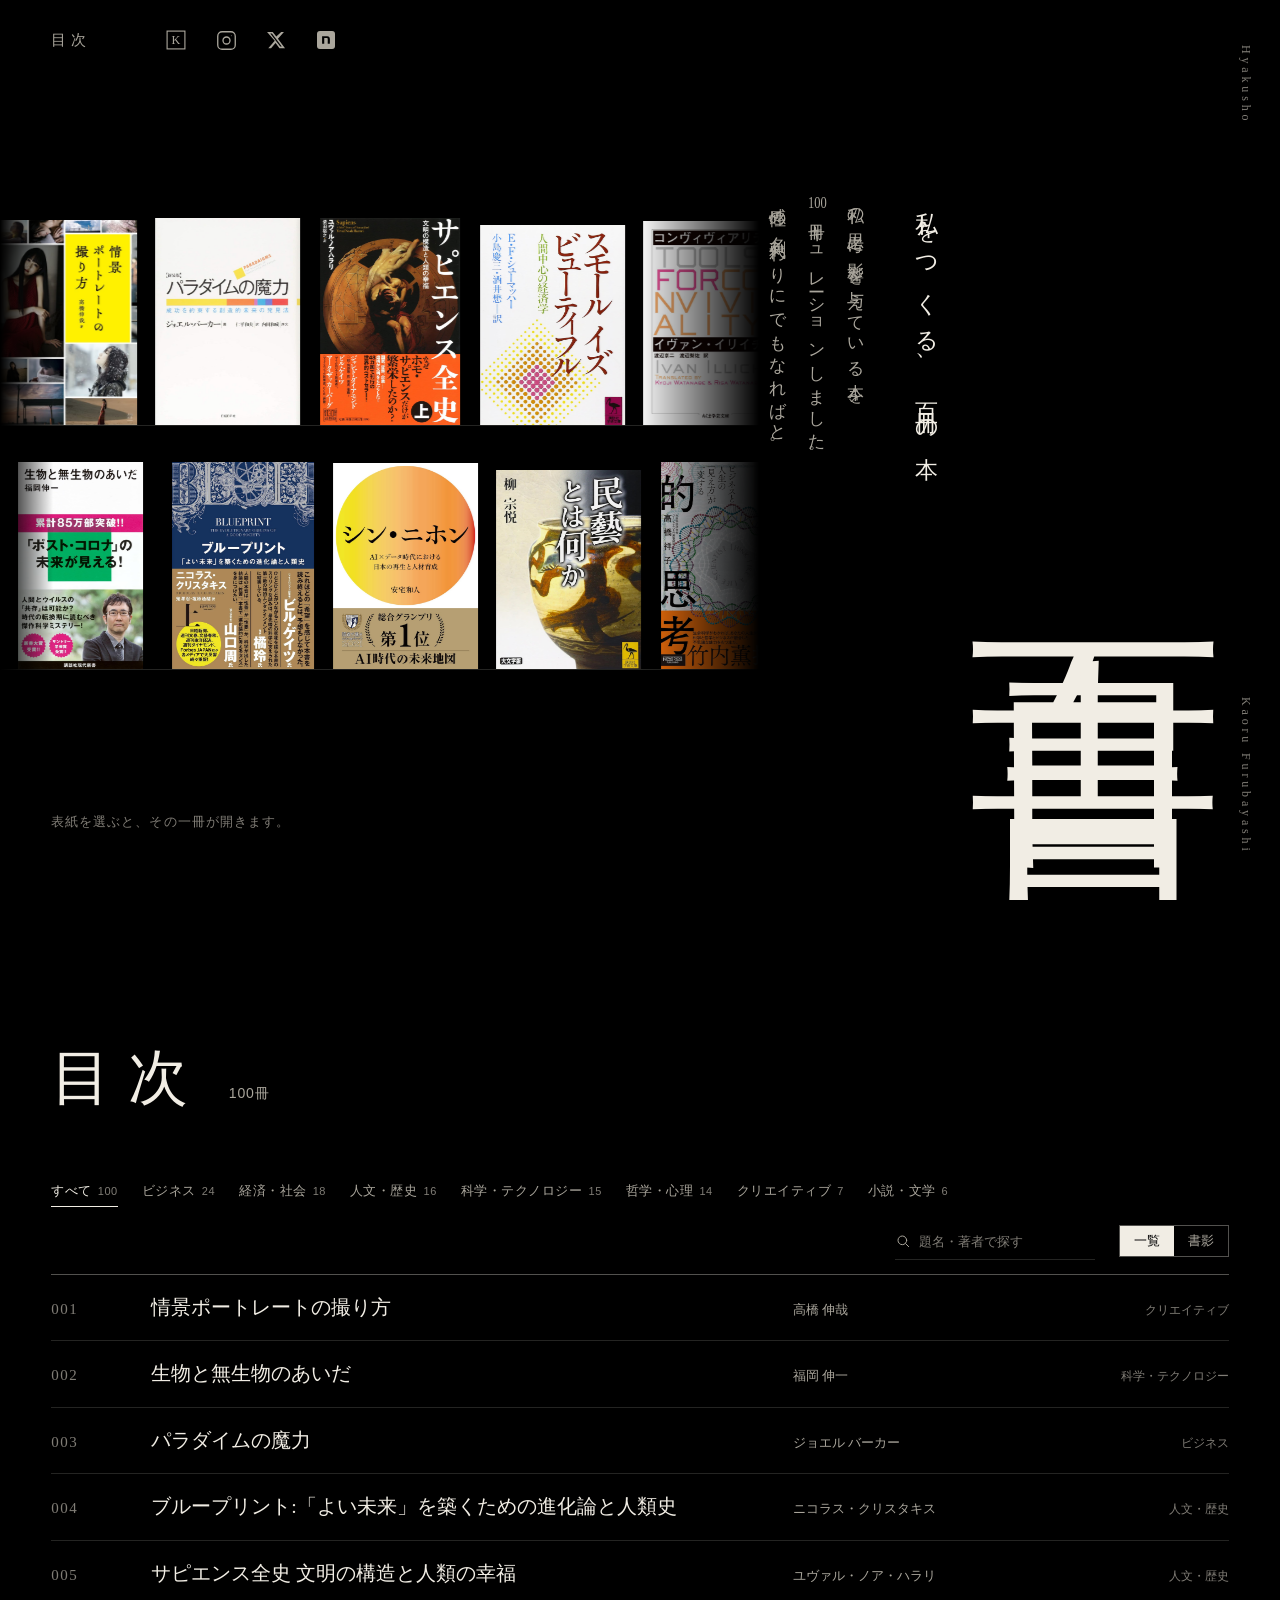
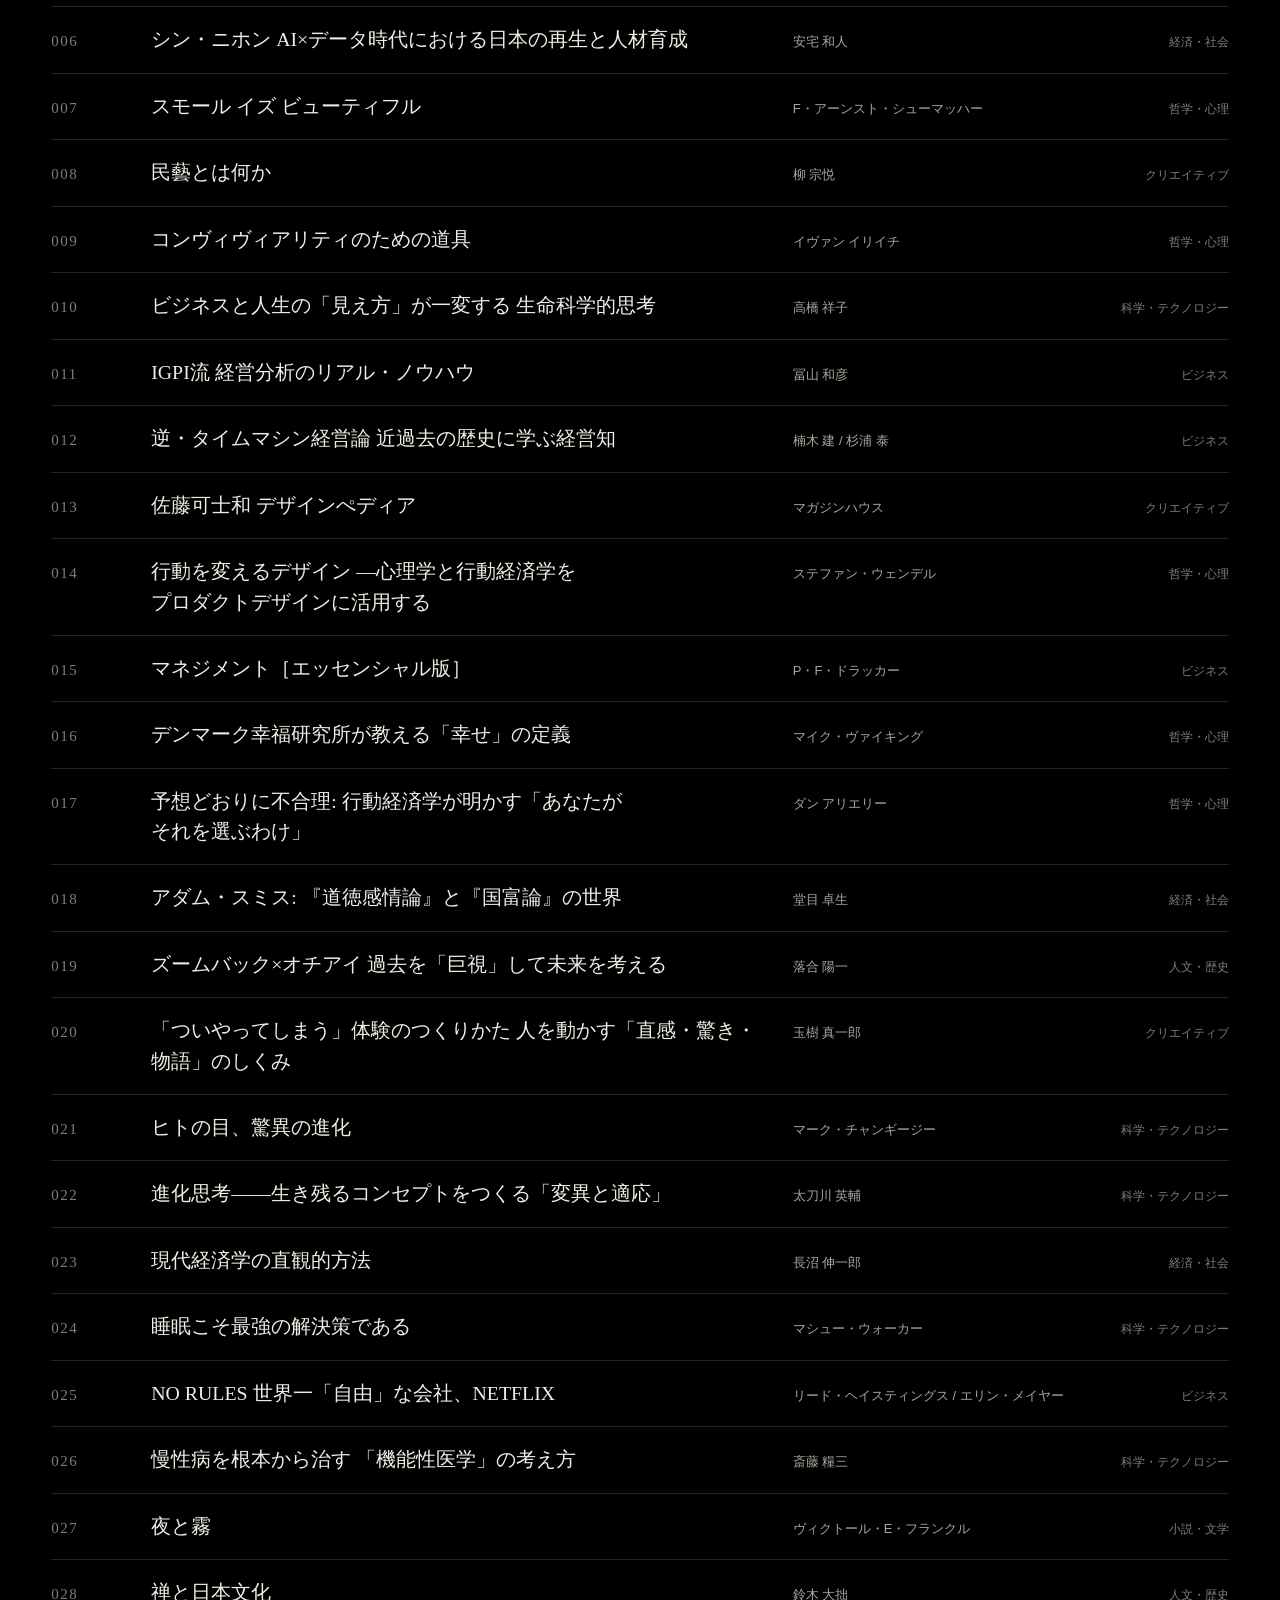
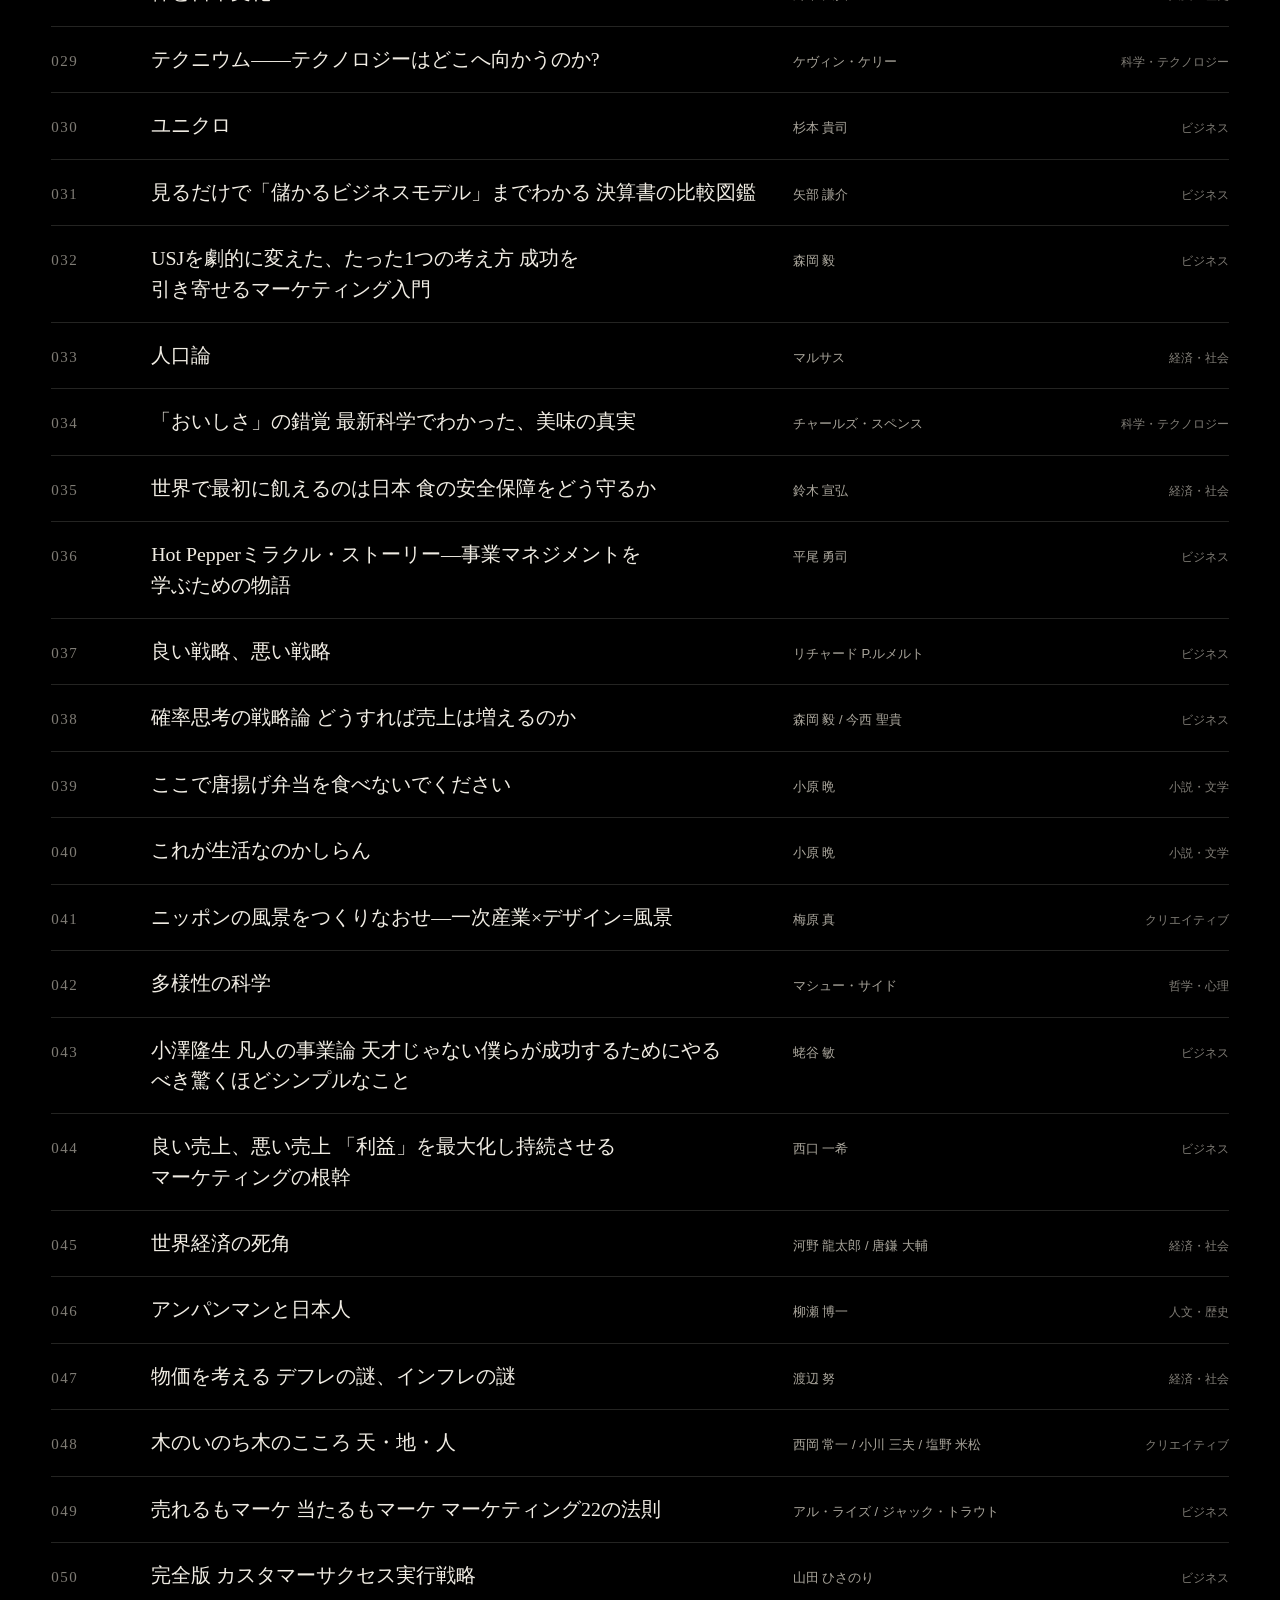
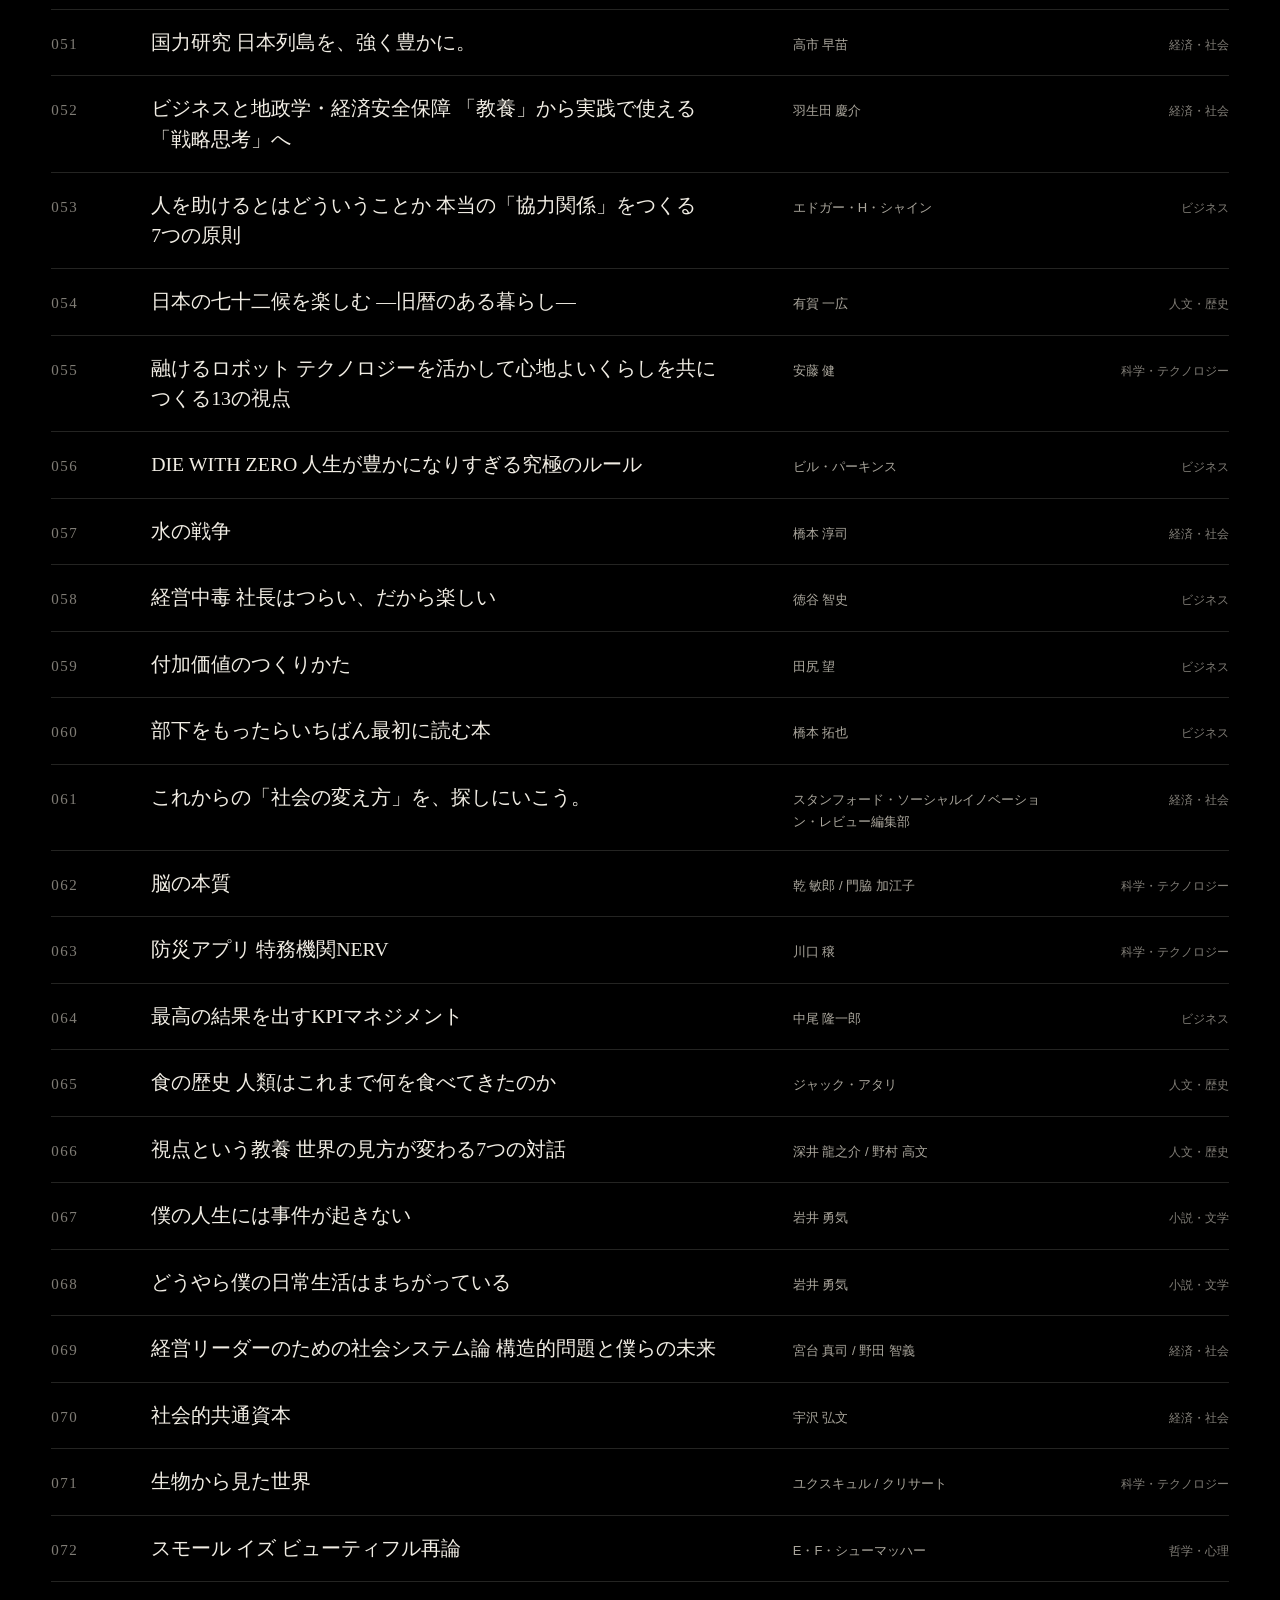
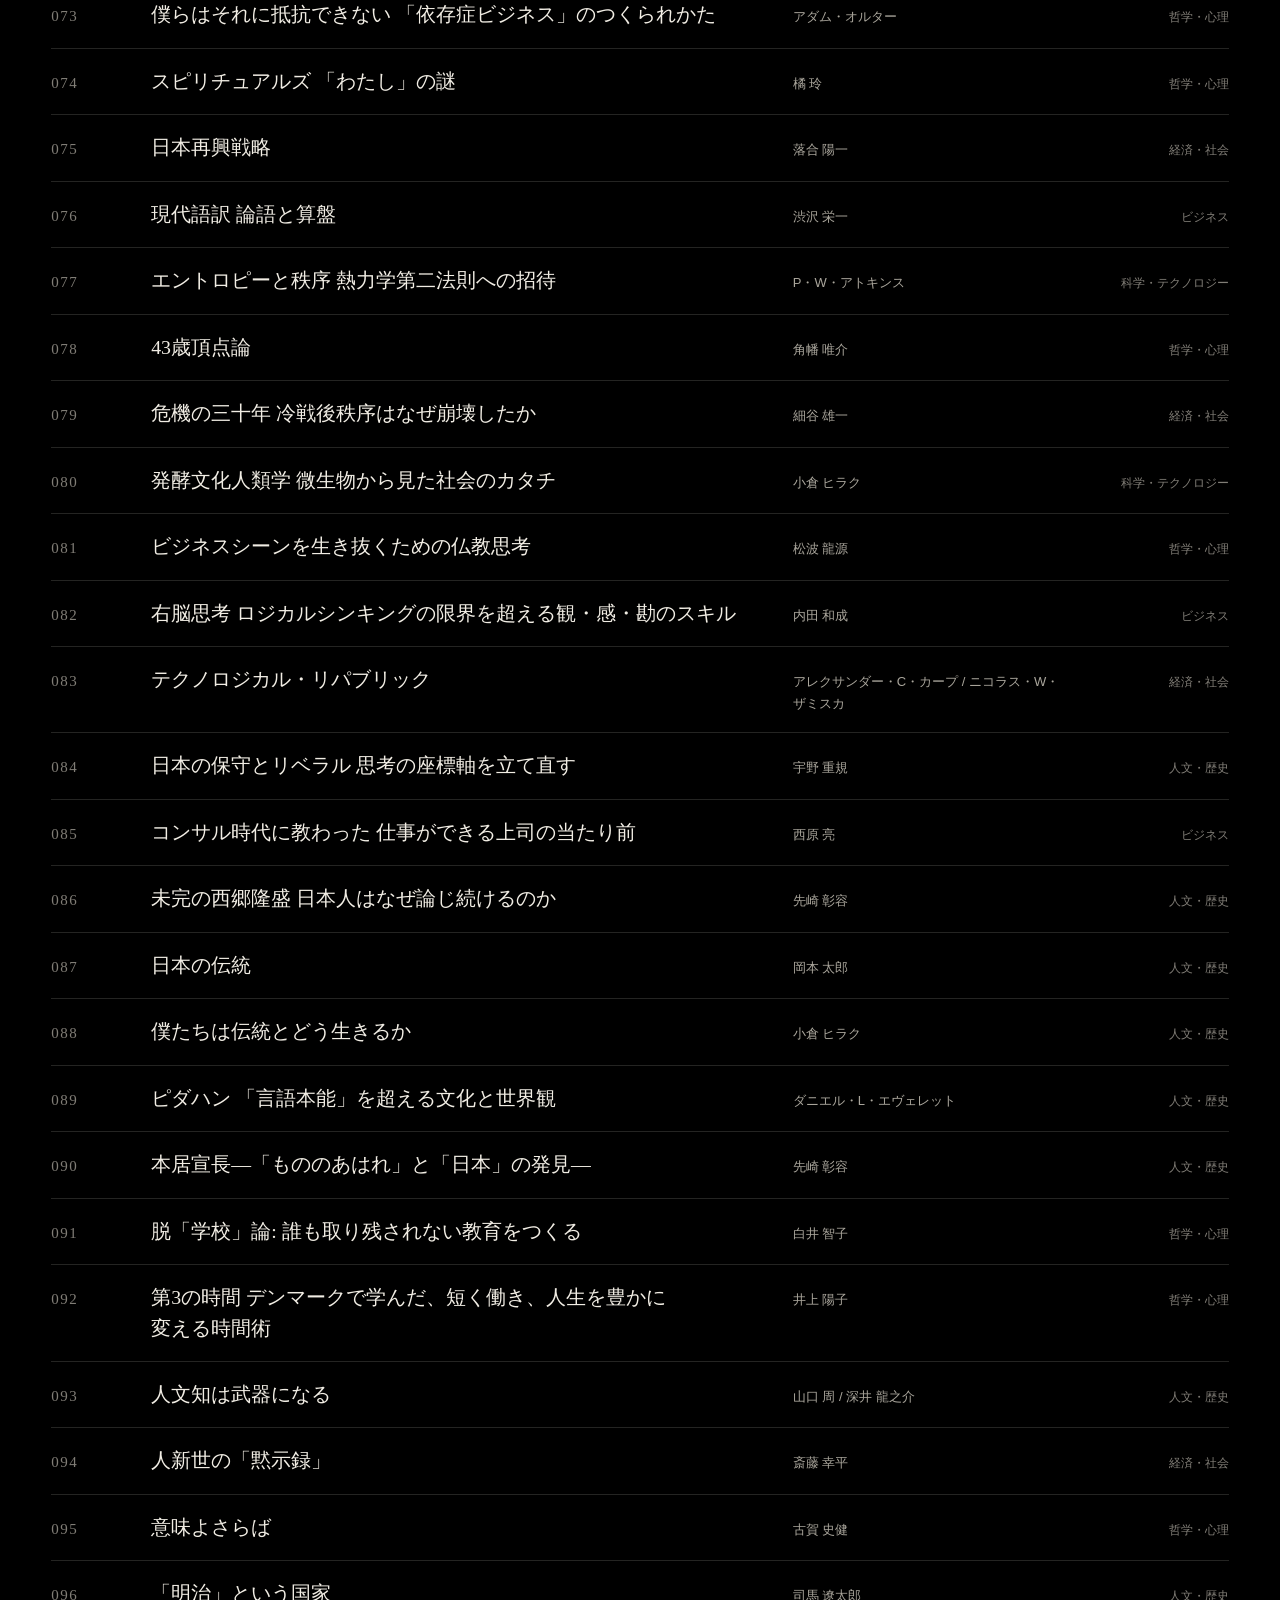
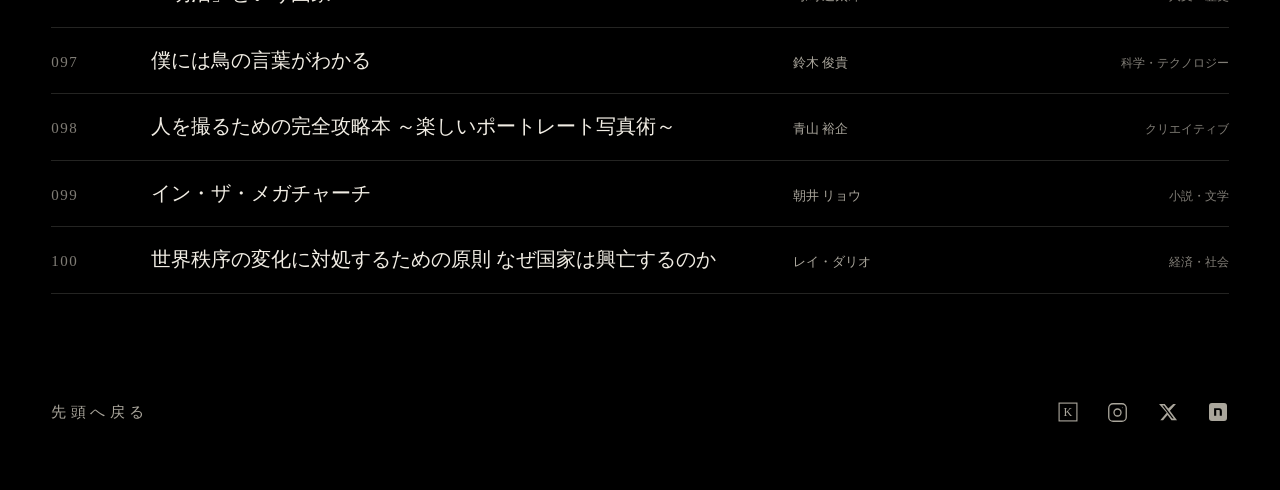
==== commit c39b3817: "Add files via upload" ====
--- a/index.html
+++ b/index.html
@@ -1,886 +1,175 @@
 <!DOCTYPE html>
 <html lang="ja">
 <head>
-  <meta charset="UTF-8">
-  <meta http-equiv="Content-Security-Policy" content="default-src 'self'; script-src 'self' 'unsafe-inline'; style-src 'self' 'unsafe-inline' https://fonts.googleapis.com; font-src https://fonts.gstatic.com; img-src 'self' https: data:; connect-src 'self'; manifest-src 'self'; base-uri 'self'; form-action 'none'; object-src 'none'; frame-ancestors 'self'">
-  <meta name="viewport" content="width=device-width, initial-scale=1.0">
-  <meta name="referrer" content="strict-origin-when-cross-origin">
-  <title>百書 HYAKUSHO — Kaoru Furubayashi</title>
-  <meta name="description" content="百書 HYAKUSHO — 私をつくる、百冊の本。私の思考に影響を与えている100冊のキュレーション。">
-  <link rel="icon" href="favicon.ico" sizes="any">
-  <link rel="icon" type="image/svg+xml" href="favicon.svg">
-  <link rel="icon" type="image/png" sizes="32x32" href="favicon-32.png">
-  <link rel="icon" type="image/png" sizes="16x16" href="favicon-16.png">
-  <link rel="apple-touch-icon" href="apple-touch-icon.png">
-  <link rel="manifest" href="site.webmanifest">
-  <meta name="theme-color" content="#0a0a0a">
-  <link rel="preconnect" href="https://fonts.googleapis.com">
-  <link rel="preconnect" href="https://fonts.gstatic.com" crossorigin>
-  <link href="https://fonts.googleapis.com/css2?family=Cormorant+Garamond:ital,wght@0,300;0,400;0,500;1,300;1,400&family=Jost:wght@200;300;400;500&family=Noto+Serif+JP:wght@200;300;400&display=swap" rel="stylesheet">
-  <style>
-    :root {
-      --bg:        #0a0a0a;
-      --bg2:       #111111;
-      --border:    rgba(255,255,255,0.12);
-      --white:     #ffffff;
-      --muted:     rgba(255,255,255,0.50);
-      --accent:    rgba(255,255,255,0.06);
-      --conveyor-speed: 32s;
-    }
+<meta charset="UTF-8">
+<meta http-equiv="Content-Security-Policy" content="default-src 'none'; script-src 'self'; style-src 'self' https://fonts.googleapis.com; font-src https://fonts.gstatic.com; img-src 'self'; connect-src 'self'; manifest-src 'self'; base-uri 'none'; form-action 'none'; object-src 'none'; require-trusted-types-for 'script'; trusted-types hyakusho-xml; upgrade-insecure-requests">
+<meta name="viewport" content="width=device-width, initial-scale=1, viewport-fit=cover">
+<meta name="referrer" content="no-referrer">
+<meta name="color-scheme" content="dark">
+<meta name="format-detection" content="telephone=no">
+<title>&#x767E;&#x66F8; HYAKUSHO &#x2014; Kaoru Furubayashi</title>
+<meta name="description" content="&#x767E;&#x66F8; HYAKUSHO &#x2014; &#x79C1;&#x3092;&#x3064;&#x304F;&#x308B;&#x3001;&#x767E;&#x518A;&#x306E;&#x672C;&#x3002;&#x79C1;&#x306E;&#x601D;&#x8003;&#x306B;&#x5F71;&#x97FF;&#x3092;&#x4E0E;&#x3048;&#x3066;&#x3044;&#x308B;100&#x518A;&#x306E;&#x30AD;&#x30E5;&#x30EC;&#x30FC;&#x30B7;&#x30E7;&#x30F3;&#x3002;">
+<meta property="og:type" content="website">
+<meta property="og:site_name" content="&#x767E;&#x66F8; HYAKUSHO">
+<meta property="og:title" content="&#x767E;&#x66F8; &#x2014; &#x79C1;&#x3092;&#x3064;&#x304F;&#x308B;&#x3001;&#x767E;&#x518A;&#x306E;&#x672C;">
+<meta property="og:description" content="&#x79C1;&#x306E;&#x601D;&#x8003;&#x306B;&#x5F71;&#x97FF;&#x3092;&#x4E0E;&#x3048;&#x3066;&#x3044;&#x308B;&#x672C;&#x3092;&#x3001;100&#x518A;&#x30AD;&#x30E5;&#x30EC;&#x30FC;&#x30B7;&#x30E7;&#x30F3;&#x3057;&#x307E;&#x3057;&#x305F;&#x3002;">
+<meta property="og:locale" content="ja_JP">
+<meta name="twitter:card" content="summary">
+<meta name="theme-color" content="#000000">
+<link rel="icon" href="favicon.ico" sizes="any">
+<link rel="icon" type="image/svg+xml" href="favicon.svg">
+<link rel="icon" type="image/png" sizes="32x32" href="favicon-32.png">
+<link rel="icon" type="image/png" sizes="16x16" href="favicon-16.png">
+<link rel="apple-touch-icon" href="apple-touch-icon.png">
+<link rel="manifest" href="site.webmanifest">
+<link rel="preconnect" href="https://fonts.googleapis.com">
+<link rel="preconnect" href="https://fonts.gstatic.com" crossorigin>
+<link rel="stylesheet" href="https://fonts.googleapis.com/css2?family=Shippori+Mincho+B1:wght@500&amp;display=swap">
+<link rel="stylesheet" href="assets/app.css">
+<script src="assets/boot.js"></script>
+<script src="assets/app.js" defer></script>
+</head>
+<body>
 
-    *, *::before, *::after { box-sizing: border-box; margin: 0; padding: 0; }
-    html { scroll-behavior: smooth; }
+<a class="skip" href="#mokuji">&#x76EE;&#x6B21;&#x3078;&#x79FB;&#x52D5;</a>
 
-    body {
-      background: var(--bg);
-      color: var(--white);
-      font-family: 'Noto Serif JP', serif;
-      min-height: 100vh;
-      overflow-x: hidden;
-    }
+<div class="splash" id="splash" aria-hidden="true">
+  <svg viewBox="0 0 512 512" fill="none" stroke="currentColor" stroke-width="12" stroke-linejoin="round" stroke-linecap="round">
+    <path pathLength="1" d="M256 168 C216 140, 150 140, 118 160 L118 348 C150 328, 216 328, 256 356 Z"/>
+    <path pathLength="1" d="M256 168 C296 140, 362 140, 394 160 L394 348 C362 328, 296 328, 256 356 Z"/>
+  </svg>
+</div>
 
-    /* ── HEADER ── */
-    .page-header {
-      padding: 4rem 2rem 2rem;
-      max-width: 1100px;
-      margin: 0 auto;
-    }
-    .page-label {
-      font-family: 'Jost', sans-serif;
-      font-size: 0.62rem;
-      letter-spacing: 0.32em;
-      text-transform: uppercase;
-      color: var(--muted);
-      margin-bottom: 1rem;
-    }
-    .page-title {
-      font-family: 'Cormorant Garamond', serif;
-      font-size: clamp(2.2rem, 6vw, 4rem);
-      font-weight: 300;
-      letter-spacing: 0.06em;
-      line-height: 1.1;
-      color: var(--white);
-    }
-    .page-title em {
-      font-style: italic;
-      color: var(--muted);
-      font-size: 0.38em;
-      letter-spacing: 0.12em;
-      vertical-align: 0.32em;
-      white-space: nowrap;
-    }
-    @media (max-width: 640px) {
-      .page-title em { display: block; margin-top: 0.6rem; vertical-align: baseline; }
-    }
-    .page-subtitle {
-      margin-top: 0.8rem;
-      font-size: 0.82rem;
-      color: var(--muted);
-      font-weight: 300;
-      letter-spacing: 0.04em;
-      line-height: 1.8;
-    }
-    .header-line {
-      width: 3rem;
-      height: 1px;
-      background: var(--border);
-      margin: 2rem 0 0;
-    }
+<header class="tobira" id="top">
+  <nav class="bar" aria-label="&#x30DA;&#x30FC;&#x30B8;&#x306E;&#x79FB;&#x52D5;&#x3068;&#x30EA;&#x30F3;&#x30AF;">
+    <a class="bar-toc" href="#mokuji">&#x76EE;&#x6B21;</a>
+    <ul class="links">
+      <li><a href="https://www.kaoru-furubayashi.com/" target="_blank" rel="noopener noreferrer" aria-label="&#x81EA;&#x5DF1;&#x7D39;&#x4ECB;" data-tip="&#x81EA;&#x5DF1;&#x7D39;&#x4ECB;"><svg class="ico ico-home" viewBox="0 0 512 512" aria-hidden="true"><rect x="66" y="66" width="380" height="380" fill="none" stroke="currentColor" stroke-width="24"/><text x="256" y="346" text-anchor="middle" font-family="Georgia, serif" font-size="260" font-weight="300" fill="currentColor">K</text></svg></a></li>
+      <li><a href="https://www.instagram.com/kaoru_desuyo/" target="_blank" rel="noopener noreferrer" aria-label="Instagram" data-tip="Instagram"><svg class="ico" viewBox="0 0 24 24" fill="none" stroke="currentColor" stroke-width="1.5" stroke-linecap="round" stroke-linejoin="round" aria-hidden="true"><rect x="2" y="2" width="20" height="20" rx="5" ry="5"/><circle cx="12" cy="12" r="4"/><circle cx="17.5" cy="6.5" r="0.5" fill="currentColor" stroke="none"/></svg></a></li>
+      <li><a href="https://x.com/kaoru_desuyo" target="_blank" rel="noopener noreferrer" aria-label="X" data-tip="X"><svg class="ico ico-x" viewBox="0 0 24 24" fill="currentColor" aria-hidden="true"><path d="M18.244 2.25h3.308l-7.227 8.26 8.502 11.24H16.17l-4.714-6.231-5.401 6.231H2.748l7.73-8.835L1.254 2.25H8.08l4.258 5.63 5.906-5.63zm-1.161 17.52h1.833L7.084 4.126H5.117z"/></svg></a></li>
+      <li><a href="https://note.com/f_k_2" target="_blank" rel="noopener noreferrer" aria-label="note" data-tip="note"><svg class="ico ico-note" viewBox="0 0 493 493" aria-hidden="true"><rect width="493" height="493" rx="80" ry="80" fill="currentColor"/><path d="m139.57,142.06c41.19,0,97.6-2.09,138.1-1.04,54.34,1.39,74.76,25.06,75.45,83.53.69,33.06,0,127.73,0,127.73h-58.79c0-82.83.35-96.5,0-122.6-.69-22.97-7.25-33.92-24.9-36.01-18.69-2.09-71.07-.35-71.07-.35v158.96h-58.79v-210.22Z" fill="#000"/></svg></a></li>
+    </ul>
+  </nav>
 
-    /* ── LOADING / ERROR ── */
-    .loading-state {
-      padding: 4rem 2rem;
-      text-align: center;
-      font-family: 'Jost', sans-serif;
-      font-size: 0.65rem;
-      letter-spacing: 0.28em;
-      text-transform: uppercase;
-      color: var(--muted);
-    }
-    .error-state {
-      padding: 3rem 2rem;
-      max-width: 640px;
-      margin: 0 auto;
-    }
-    .error-state h3 {
-      font-family: 'Cormorant Garamond', serif;
-      font-size: 1.4rem;
-      font-weight: 300;
-      color: var(--white);
-      margin-bottom: 0.8rem;
-    }
-    .error-state p {
-      font-size: 0.8rem;
-      color: var(--muted);
-      line-height: 1.9;
-    }
-    .error-state code {
-      font-size: 0.75rem;
-      background: var(--accent);
-      border: 1px solid var(--border);
-      padding: 0.1rem 0.4rem;
-      color: rgba(255,255,255,0.7);
-    }
+  <div class="tobira-text">
+    <p class="spine-latin" lang="en"><span>Hyakusho</span><span>Kaoru Furubayashi</span></p>
+    <h1 class="spine-title"><span>&#x767E;</span><span>&#x66F8;</span></h1>
+    <p class="spine-sub">&#x79C1;&#x3092;&#x3064;&#x304F;&#x308B;&#x3001;&#x767E;&#x518A;&#x306E;&#x672C;</p>
+    <p class="lede"><span class="ln">&#x79C1;&#x306E;&#x601D;&#x8003;&#x306B;&#x5F71;&#x97FF;&#x3092;&#x4E0E;&#x3048;&#x3066;&#x3044;&#x308B;&#x672C;&#x3092;&#x3001;</span><span class="ln"><span class="tcy">100</span>&#x518A;&#x30AD;&#x30E5;&#x30EC;&#x30FC;&#x30B7;&#x30E7;&#x30F3;&#x3057;&#x307E;&#x3057;&#x305F;&#x3002;</span><span class="ln">&#x611F;&#x6027;&#x306E;&#x540D;&#x523A;&#x4EE3;&#x308F;&#x308A;&#x306B;&#x3067;&#x3082;&#x306A;&#x308C;&#x3070;&#x3068;&#x3002;</span></p>
+  </div>
 
-    /* ── CONVEYOR ── */
-    .conveyor-section {
-      padding: 3rem 0 4rem;
-      position: relative;
-    }
-    .conveyor-section::before,
-    .conveyor-section::after {
-      content: '';
-      position: absolute;
-      top: 0; bottom: 0;
-      width: 120px;
-      z-index: 10;
-      pointer-events: none;
-    }
-    .conveyor-section::before {
-      left: 0;
-      background: linear-gradient(to right, var(--bg) 0%, transparent 100%);
-    }
-    .conveyor-section::after {
-      right: 0;
-      background: linear-gradient(to left, var(--bg) 0%, transparent 100%);
-    }
-    .conveyor-track { overflow: hidden; cursor: default; }
-    .conveyor-track + .conveyor-track { margin-top: 2rem; }
+  <div class="belts" id="belts" aria-hidden="true">
+    <div class="belt"><div class="belt-track"></div></div>
+    <div class="belt"><div class="belt-track"></div></div>
+  </div>
 
-    .conveyor-inner {
-      display: flex;
-      gap: 1.4rem;
-      width: max-content;
-      animation: conveyor-scroll var(--conveyor-speed) linear infinite;
-      will-change: transform;
-    }
-    .conveyor-inner.reverse  { animation-name: conveyor-scroll-reverse; }
-    .conveyor-inner.paused   { animation-play-state: paused; }
+  <p class="readout" id="readout" aria-hidden="true">
+    <span class="readout-no" id="readout-no"></span>
+    <span class="readout-title" id="readout-title" data-idle="&#x8868;&#x7D19;&#x3092;&#x9078;&#x3076;&#x3068;&#x3001;&#x305D;&#x306E;&#x4E00;&#x518A;&#x304C;&#x958B;&#x304D;&#x307E;&#x3059;&#x3002;">&#x8868;&#x7D19;&#x3092;&#x9078;&#x3076;&#x3068;&#x3001;&#x305D;&#x306E;&#x4E00;&#x518A;&#x304C;&#x958B;&#x304D;&#x307E;&#x3059;&#x3002;</span>
+    <span class="readout-author" id="readout-author"></span>
+  </p>
+</header>
 
-    @keyframes conveyor-scroll         { 0% { transform: translateX(0);    } 100% { transform: translateX(-50%); } }
-    @keyframes conveyor-scroll-reverse { 0% { transform: translateX(-50%); } 100% { transform: translateX(0);    } }
+<main class="mokuji" id="mokuji" tabindex="-1">
+  <div class="mokuji-head">
+    <h2>&#x76EE;&#x6B21;</h2>
+    <p class="count" id="count" aria-live="polite"></p>
+  </div>
 
-    /* ── BOOK CARD ── */
-    .book-card {
-      flex-shrink: 0;
-      width: 160px;
-      cursor: pointer;
-      position: relative;
-      transition: transform 0.35s cubic-bezier(0.23, 1, 0.32, 1),
-                  opacity 0.4s ease,
-                  filter 0.4s ease;
-      transform-origin: bottom center;
-    }
-    .book-card:hover { transform: scale(1.12) translateY(-6px); z-index: 5; }
-    .book-card.dimmed {
-      opacity: 0.2;
-      filter: grayscale(60%);
-    }
-    .book-card.dimmed:hover {
-      opacity: 0.5;
-      filter: grayscale(0%);
-    }
-
-    .book-cover-wrap {
-      width: 160px;
-      height: 230px;
-      overflow: hidden;
-      position: relative;
-      background: transparent;
-    }
-    .book-cover-wrap img {
-      width: 100%; height: 100%;
-      object-fit: contain;
-      object-position: center;
-      background: transparent;
-      display: block;
-      transition: opacity 0.3s;
-    }
-    .book-cover-wrap .cover-fallback {
-      position: absolute; inset: 0;
-      display: flex; flex-direction: column;
-      align-items: center; justify-content: center;
-      gap: 0.5rem; padding: 1rem; text-align: center;
-    }
-    .cover-fallback-title {
-      font-family: 'Noto Serif JP', serif;
-      font-size: 0.72rem; font-weight: 300;
-      color: var(--white); line-height: 1.5; letter-spacing: 0.04em;
-    }
-    .cover-fallback-author {
-      font-family: 'Jost', sans-serif;
-      font-size: 0.58rem; color: var(--muted);
-      letter-spacing: 0.1em; margin-top: 0.3rem;
-    }
-    .book-card-label {
-      margin-top: 0.6rem;
-      font-family: 'Noto Serif JP', serif;
-      font-size: 0.7rem; font-weight: 300;
-      color: var(--muted); letter-spacing: 0.02em;
-      white-space: nowrap; overflow: hidden; text-overflow: ellipsis;
-      max-width: 160px; transition: color 0.25s;
-    }
-    .book-card:hover .book-card-label { color: var(--white); }
-
-    /* ── MODAL ── */
-    .modal-overlay {
-      position: fixed; inset: 0;
-      background: rgba(0,0,0,0.88);
-      backdrop-filter: blur(8px);
-      -webkit-backdrop-filter: blur(8px);
-      z-index: 1000;
-      display: flex; align-items: center; justify-content: center;
-      padding: 2rem;
-      opacity: 0; pointer-events: none;
-      transition: opacity 0.35s ease;
-    }
-    .modal-overlay.open { opacity: 1; pointer-events: all; }
-    .modal {
-      background: var(--bg2);
-      border: 1px solid var(--border);
-      max-width: 680px; width: 100%;
-      display: flex; gap: 2.4rem; padding: 2.4rem;
-      position: relative;
-      transform: translateY(20px) scale(0.97);
-      transition: transform 0.4s cubic-bezier(0.23, 1, 0.32, 1);
-    }
-    .modal-overlay.open .modal { transform: translateY(0) scale(1); }
-    .modal-cover { flex-shrink: 0; width: 140px; }
-    .modal-cover img {
-      width: 140px; height: 200px; object-fit: contain; object-position: center; background: transparent; display: block;
-    }
-    .modal-cover-fallback {
-      width: 140px; height: 200px;
-      background: var(--accent); border: 1px solid var(--border);
-      display: flex; align-items: center; justify-content: center;
-      padding: 1rem; text-align: center;
-    }
-    .modal-cover-fallback span {
-      font-family: 'Noto Serif JP', serif;
-      font-size: 0.75rem; font-weight: 300;
-      color: var(--muted); line-height: 1.7;
-    }
-    .modal-body { flex: 1; display: flex; flex-direction: column; gap: 1rem; min-width: 0; }
-    .modal-tag {
-      font-family: 'Jost', sans-serif;
-      font-size: 0.55rem; letter-spacing: 0.28em;
-      text-transform: uppercase; color: var(--muted);
-    }
-    .modal-title {
-      font-family: 'Cormorant Garamond', serif;
-      font-size: clamp(1.3rem, 3vw, 1.85rem); font-weight: 300;
-      letter-spacing: 0.04em; line-height: 1.3; color: var(--white);
-    }
-    .modal-author {
-      font-family: 'Jost', sans-serif;
-      font-size: 0.72rem; letter-spacing: 0.16em;
-      color: var(--muted); text-transform: uppercase;
-    }
-    .modal-divider { width: 100%; height: 1px; background: var(--border); }
-    .modal-review {
-      font-family: 'Noto Serif JP', serif;
-      font-size: 0.82rem; font-weight: 300;
-      line-height: 1.95; color: rgba(255,255,255,0.75);
-      letter-spacing: 0.04em; flex: 1;
-    }
-    .modal-footer {
-      display: flex; align-items: center; justify-content: space-between;
-      flex-wrap: wrap; gap: 0.8rem; margin-top: auto;
-    }
-    .modal-genre {
-      font-family: 'Jost', sans-serif;
-      font-size: 0.58rem; letter-spacing: 0.2em;
-      text-transform: uppercase; color: var(--muted);
-      background: var(--accent); border: 1px solid var(--border);
-      padding: 0.25rem 0.7rem;
-    }
-    .modal-amazon {
-      font-family: 'Jost', sans-serif;
-      font-size: 0.62rem; letter-spacing: 0.22em;
-      text-transform: uppercase; color: var(--muted);
-      text-decoration: none; border: 1px solid var(--border);
-      padding: 0.5rem 1.2rem;
-      display: inline-flex; align-items: center; gap: 0.5rem;
-      transition: color 0.25s, border-color 0.25s, letter-spacing 0.25s;
-    }
-    .modal-amazon:hover { color: var(--white); border-color: rgba(255,255,255,0.35); letter-spacing: 0.3em; }
-    .modal-amazon svg { width: 12px; height: 12px; flex-shrink: 0; }
-    .modal-close {
-      position: absolute; top: 1.2rem; right: 1.2rem;
-      background: none; border: 1px solid var(--border);
-      color: var(--muted); cursor: pointer;
-      width: 32px; height: 32px;
-      display: flex; align-items: center; justify-content: center;
-      transition: color 0.2s, border-color 0.2s;
-      font-size: 1rem; line-height: 1;
-    }
-    .modal-close:hover { color: var(--white); border-color: rgba(255,255,255,0.35); }
-
-    /* ── FILTER / COUNT ── */
-    .filter-bar {
-      display: flex; flex-wrap: wrap; gap: 0.5rem;
-      padding: 0 2rem 1.5rem; max-width: 1100px; margin: 0 auto;
-    }
-    .filter-btn {
-      font-family: 'Jost', sans-serif;
-      font-size: 0.58rem; letter-spacing: 0.2em;
-      text-transform: uppercase; color: var(--muted);
-      background: transparent; border: 1px solid var(--border);
-      padding: 0.35rem 0.85rem; cursor: pointer;
-      transition: color 0.2s, border-color 0.2s, background 0.2s;
-    }
-    .filter-btn:hover, .filter-btn.active {
-      color: var(--white); border-color: rgba(255,255,255,0.35); background: var(--accent);
-    }
-    .book-count {
-      font-family: 'Jost', sans-serif;
-      font-size: 0.6rem; letter-spacing: 0.18em;
-      color: var(--muted); padding: 0 2rem 1rem;
-      max-width: 1100px; margin: 0 auto;
-    }
-
-    /* ── MOBILE ── */
-    @media (max-width: 640px) {
-      .modal { flex-direction: column; gap: 1.5rem; padding: 1.8rem 1.4rem; }
-      .modal-cover { width: 100%; display: flex; justify-content: center; }
-      .modal-cover img, .modal-cover-fallback { width: 120px; height: 170px; }
-      .book-card { width: 130px; }
-      .book-cover-wrap { width: 130px; height: 186px; }
-      .book-card-label { max-width: 130px; }
-      .page-header { padding: 3rem 1.2rem 1.5rem; }
-      .filter-bar { padding: 0 1.2rem 1.2rem; }
-      .book-count { padding: 0 1.2rem 1rem; }
-      .conveyor-section::before, .conveyor-section::after { width: 40px; }
-    }
-
-    /* ── FOOTER ── */
-    .page-footer {
-      border-top: 1px solid var(--border);
-      margin-top: 4rem;
-      padding: 2.4rem 2rem;
-    }
-    .page-footer-inner {
-      max-width: 1100px;
-      margin: 0 auto;
-      display: flex;
-      align-items: center;
-      justify-content: space-between;
-      flex-wrap: wrap;
-      gap: 1.2rem;
-    }
-    .footer-name {
-      font-family: 'Cormorant Garamond', serif;
-      font-size: 1rem;
-      font-weight: 300;
-      letter-spacing: 0.12em;
-      color: var(--white);
-    }
-    .footer-name span {
-      color: var(--muted);
-      font-size: 0.7rem;
-      letter-spacing: 0.2em;
-      font-family: 'Jost', sans-serif;
-      margin-left: 0.8rem;
-      text-transform: uppercase;
-    }
-    .footer-links {
-      display: flex;
-      align-items: center;
-      gap: 1.2rem;
-      list-style: none;
-    }
-    .footer-links a {
-      display: flex;
-      align-items: center;
-      justify-content: center;
-      color: var(--muted);
-      text-decoration: none;
-      transition: color 0.25s, transform 0.25s;
-    }
-    .footer-links a:hover {
-      color: var(--white);
-      transform: translateY(-2px);
-    }
-    .footer-links svg {
-      width: 16px;
-      height: 16px;
-      display: block;
-    }
-    .footer-copy {
-      width: 100%;
-      font-family: 'Jost', sans-serif;
-      font-size: 0.55rem;
-      letter-spacing: 0.18em;
-      color: rgba(255,255,255,0.25);
-      margin-top: 1.2rem;
-    }
-    @media (max-width: 640px) {
-      .page-footer-inner { flex-direction: column; align-items: flex-start; gap: 1rem; }
-      .footer-copy { margin-top: 0.6rem; }
-    }
-
-    /* ── LOADING / ERROR ── */
-    .loading-state {
-      padding: 4rem 2rem; text-align: center;
-      font-family: 'Jost', sans-serif;
-      font-size: 0.65rem; letter-spacing: 0.28em;
-      text-transform: uppercase; color: var(--muted);
-    }
-    .error-state { padding: 3rem 2rem; max-width: 640px; margin: 0 auto; }
-    .error-state h3 {
-      font-family: 'Cormorant Garamond', serif;
-      font-size: 1.4rem; font-weight: 300; color: var(--white); margin-bottom: 0.8rem;
-    }
-    .error-state p { font-size: 0.8rem; color: var(--muted); line-height: 1.9; }
-    .error-state code {
-      font-size: 0.75rem; background: var(--accent);
-      border: 1px solid var(--border); padding: 0.1rem 0.4rem; color: rgba(255,255,255,0.7);
-    }
-    /* ═══ スプラッシュ（起動演出） ═══ */
-    #splash {
-      position: fixed;
-      inset: 0;
-      z-index: 9999;
-      display: flex;
-      align-items: center;
-      justify-content: center;
-      background: var(--bg);
-    }
-    #splash svg {
-      width: 96px;
-      height: 96px;
-      animation: splash-zoom 1.15s cubic-bezier(0.55, 0, 0.6, 0.1) 0.35s forwards;
-    }
-    /* アイコンがこちらへ向かってくる: 等倍で静止 → 巨大化しつつ消える */
-    @keyframes splash-zoom {
-      0%   { transform: scale(1);  opacity: 1; }
-      55%  { transform: scale(1);  opacity: 1; }
-      100% { transform: scale(28); opacity: 0; }
-    }
-    #splash.done {
-      opacity: 0;
-      pointer-events: none;
-      transition: opacity 0.25s ease;
-    }
-    /* 本体はスプラッシュ中は隠しておき、ふわっと現す */
-    body > :not(#splash) { transition: opacity 0.6s ease; }
-    body.splashing > :not(#splash) { opacity: 0; }
-    /* 動きを減らす設定のユーザーには演出をスキップ */
-    @media (prefers-reduced-motion: reduce) {
-      #splash { display: none; }
-      body.splashing > :not(#splash) { opacity: 1; }
-    }
-  </style>
-</head>
-<body class="splashing">
-
-  <!-- ═══ 起動スプラッシュ: アイコンが手前に迫って開く ═══ -->
-  <div id="splash" aria-hidden="true">
-    <svg viewBox="0 0 512 512" xmlns="http://www.w3.org/2000/svg">
-      <rect width="512" height="512" rx="96" fill="#0a0a0a"/>
-      <g fill="none" stroke="#ffffff" stroke-width="14" stroke-linejoin="round" stroke-linecap="round">
-        <path d="M256 168 C216 140, 150 140, 118 160 L118 348 C150 328, 216 328, 256 356 Z"/>
-        <path d="M256 168 C296 140, 362 140, 394 160 L394 348 C362 328, 296 328, 256 356 Z"/>
-        <line x1="256" y1="168" x2="256" y2="356"/>
-      </g>
-    </svg>
-  </div>
-  <script>
-    (function () {
-      const splash = document.getElementById('splash');
-      const END_MS = 1500;   /* 0.35s待機 + 1.15sズーム */
-      const reduced = window.matchMedia('(prefers-reduced-motion: reduce)').matches;
-
-      function finish() {
-        document.body.classList.remove('splashing');
-        splash.classList.add('done');
-        setTimeout(() => splash.remove(), 300);
-      }
-      if (reduced) { finish(); }
-      else {
-        /* アニメ終了で本体を表示（保険として時間でも発火） */
-        splash.querySelector('svg').addEventListener('animationend', finish, { once: true });
-        setTimeout(finish, END_MS + 400);
-      }
-    })();
-  </script>
-
-
-  <!-- HEADER -->
-  <header class="page-header">
-    <p class="page-label">HYAKUSHO — Kaoru Furubayashi</p>
-    <h1 class="page-title">百書 <em>— 私をつくる、百冊の本</em></h1>
-    <p class="page-subtitle">私の思考に影響を与えている本を、100冊キュレーションしました。感性の名刺代わりにでもなればと。</p>
-    <div class="header-line"></div>
-  </header>
-
-  <!-- FILTER -->
-  <div class="filter-bar" id="filter-bar">
-    <button class="filter-btn active" data-genre="all">All</button>
-  </div>
-  <div class="book-count" id="book-count"></div>
-
-  <!-- CONVEYOR（CSV読み込み後に表示） -->
-  <section class="conveyor-section" id="conveyor-section" style="display:none;">
-    <div class="conveyor-track">
-      <div class="conveyor-inner" id="conveyor-inner"></div>
-    </div>
-    <div class="conveyor-track">
-      <div class="conveyor-inner reverse" id="conveyor-inner-2"></div>
-    </div>
-  </section>
-
-  <!-- LOADING / ERROR -->
-  <div id="loading-state" class="loading-state">Loading…</div>
-  <div id="error-state" class="error-state" style="display:none;"></div>
-
-  <!-- MODAL -->
-  <div class="modal-overlay" id="modal-overlay" role="dialog" aria-modal="true" aria-labelledby="modal-title">
-    <div class="modal">
-      <button class="modal-close" id="modal-close" aria-label="閉じる">✕</button>
-      <div class="modal-cover" id="modal-cover"></div>
-      <div class="modal-body">
-        <p  class="modal-tag"    id="modal-tag"></p>
-        <h2 class="modal-title"  id="modal-title"></h2>
-        <p  class="modal-author" id="modal-author"></p>
-        <div class="modal-divider"></div>
-        <p  class="modal-review" id="modal-review"></p>
-        <div class="modal-footer">
-          <span class="modal-genre" id="modal-genre"></span>
-          <a class="modal-amazon" id="modal-amazon" href="#" target="_blank" rel="noopener noreferrer">
-            <svg viewBox="0 0 24 24" fill="none" stroke="currentColor" stroke-width="2" stroke-linecap="round" stroke-linejoin="round">
-              <path d="M18 13v6a2 2 0 0 1-2 2H5a2 2 0 0 1-2-2V8a2 2 0 0 1 2-2h6"/>
-              <polyline points="15 3 21 3 21 9"/>
-              <line x1="10" y1="14" x2="21" y2="3"/>
-            </svg>
-            商品ページへ
-          </a>
-        </div>
+  <div class="tools">
+    <div class="chips" id="chips" role="group" aria-label="&#x30B8;&#x30E3;&#x30F3;&#x30EB;&#x3067;&#x7D5E;&#x308A;&#x8FBC;&#x3080;" data-all="&#x3059;&#x3079;&#x3066;"></div>
+    <div class="tools-side">
+      <div class="search">
+        <label for="q" class="search-icon">
+          <span class="vh">&#x984C;&#x540D;&#x30FB;&#x8457;&#x8005;&#x3067;&#x63A2;&#x3059;</span>
+          <svg viewBox="0 0 24 24" fill="none" stroke="currentColor" stroke-width="1.5" stroke-linecap="round" aria-hidden="true"><circle cx="11" cy="11" r="6.5"/><path d="m16 16 4.5 4.5"/></svg>
+        </label>
+        <input id="q" type="search" placeholder="&#x984C;&#x540D;&#x30FB;&#x8457;&#x8005;&#x3067;&#x63A2;&#x3059;" autocomplete="off" autocapitalize="off" spellcheck="false" maxlength="60" enterkeyhint="search">
+        <button type="button" class="search-clear" id="q-clear" aria-label="&#x691C;&#x7D22;&#x8A9E;&#x3092;&#x6D88;&#x3059;" hidden>
+          <svg viewBox="0 0 24 24" fill="none" stroke="currentColor" stroke-width="1.5" stroke-linecap="round" aria-hidden="true"><path d="M7 7l10 10M17 7 7 17"/></svg>
+        </button>
+      </div>
+      <div class="views" role="group" aria-label="&#x8868;&#x793A;&#x306E;&#x5207;&#x308A;&#x66FF;&#x3048;">
+        <button type="button" id="view-list" aria-pressed="true">&#x4E00;&#x89A7;</button>
+        <button type="button" id="view-grid" aria-pressed="false">&#x66F8;&#x5F71;</button>
       </div>
     </div>
   </div>
 
-    <!-- Excel(.xlsx)読み込み用ライブラリ（ローカル同梱・外部通信なし） -->
-    <script src="lib/xlsx.full.min.js"></script>
+  <p class="state" id="loading">&#x8AAD;&#x307F;&#x8FBC;&#x3093;&#x3067;&#x3044;&#x307E;&#x3059;</p>
 
-    <script>
-    /* ============================================================
-       データソース: books.xlsx（優先） / books.csv（予備）
-       ------------------------------------------------------------
-       本のデータは index.html と同じフォルダに置いた
-       books.xlsx をそのまま読み込みます。CSVへの書き出しは不要です。
+  <div class="state" id="error" hidden>
+    <p class="state-title" id="error-title"></p>
+    <p id="error-lead"></p>
+    <ul class="state-list" id="error-list"></ul>
+    <div class="pick" id="error-pick" hidden>
+      <button type="button" class="pickbtn" id="pick">books.xlsx &#x3092;&#x9078;&#x3093;&#x3067;&#x8868;&#x793A;&#x3059;&#x308B;</button>
+      <input type="file" id="pick-file" accept=".xlsx,.csv" hidden>
+      <p class="state-note">&#x9078;&#x3093;&#x3060;&#x30D5;&#x30A1;&#x30A4;&#x30EB;&#x306F;&#x3053;&#x306E;&#x30D1;&#x30BD;&#x30B3;&#x30F3;&#x306E;&#x4E2D;&#x3067;&#x8AAD;&#x307F;&#x8FBC;&#x3080;&#x3060;&#x3051;&#x3067;&#x3001;&#x3069;&#x3053;&#x306B;&#x3082;&#x9001;&#x4FE1;&#x3055;&#x308C;&#x307E;&#x305B;&#x3093;&#x3002;</p>
+    </div>
+  </div>
 
-       列: id, title, author, genre, cover, amazonUrl, review
-       （1行目は必ずこのヘッダー行にしてください）
+  <div class="state check" id="check" hidden></div>
 
-       【更新方法】
-       1. books.xlsx を Excel で開いて編集・保存
-       2. サーバー上の books.xlsx を差し替える
-       3. index.html をブラウザでリロードすれば反映されます
+  <ol class="list" id="list"></ol>
+  <ol class="grid" id="grid" hidden></ol>
 
-       ※ books.xlsx が無い場合のみ books.csv を読みにいきます。
+  <div class="state" id="empty" hidden>
+    <p class="state-title">&#x4E00;&#x81F4;&#x3059;&#x308B;&#x672C;&#x304C;&#x3042;&#x308A;&#x307E;&#x305B;&#x3093;&#x3002;</p>
+    <button type="button" class="textbtn" id="reset">&#x7D5E;&#x308A;&#x8FBC;&#x307F;&#x3092;&#x89E3;&#x9664;</button>
+  </div>
+</main>
 
-       【cover列】
-       - 画像パスを記入（例: cover/1.jpg）
-       - 空欄にするとタイトル文字のフォールバック表示になります
-    ============================================================ */
-    const XLSX_PATH = 'books.xlsx';
-    const CSV_PATH  = 'books.csv';
+<footer class="end">
+  <a class="end-top" href="#top">&#x5148;&#x982D;&#x3078;&#x623B;&#x308B;</a>
+  <ul class="links">
+    <li><a href="https://www.kaoru-furubayashi.com/" target="_blank" rel="noopener noreferrer" aria-label="&#x81EA;&#x5DF1;&#x7D39;&#x4ECB;" data-tip="&#x81EA;&#x5DF1;&#x7D39;&#x4ECB;"><svg class="ico ico-home" viewBox="0 0 512 512" aria-hidden="true"><rect x="66" y="66" width="380" height="380" fill="none" stroke="currentColor" stroke-width="24"/><text x="256" y="346" text-anchor="middle" font-family="Georgia, serif" font-size="260" font-weight="300" fill="currentColor">K</text></svg></a></li>
+    <li><a href="https://www.instagram.com/kaoru_desuyo/" target="_blank" rel="noopener noreferrer" aria-label="Instagram" data-tip="Instagram"><svg class="ico" viewBox="0 0 24 24" fill="none" stroke="currentColor" stroke-width="1.5" stroke-linecap="round" stroke-linejoin="round" aria-hidden="true"><rect x="2" y="2" width="20" height="20" rx="5" ry="5"/><circle cx="12" cy="12" r="4"/><circle cx="17.5" cy="6.5" r="0.5" fill="currentColor" stroke="none"/></svg></a></li>
+    <li><a href="https://x.com/kaoru_desuyo" target="_blank" rel="noopener noreferrer" aria-label="X" data-tip="X"><svg class="ico ico-x" viewBox="0 0 24 24" fill="currentColor" aria-hidden="true"><path d="M18.244 2.25h3.308l-7.227 8.26 8.502 11.24H16.17l-4.714-6.231-5.401 6.231H2.748l7.73-8.835L1.254 2.25H8.08l4.258 5.63 5.906-5.63zm-1.161 17.52h1.833L7.084 4.126H5.117z"/></svg></a></li>
+    <li><a href="https://note.com/f_k_2" target="_blank" rel="noopener noreferrer" aria-label="note" data-tip="note"><svg class="ico ico-note" viewBox="0 0 493 493" aria-hidden="true"><rect width="493" height="493" rx="80" ry="80" fill="currentColor"/><path d="m139.57,142.06c41.19,0,97.6-2.09,138.1-1.04,54.34,1.39,74.76,25.06,75.45,83.53.69,33.06,0,127.73,0,127.73h-58.79c0-82.83.35-96.5,0-122.6-.69-22.97-7.25-33.92-24.9-36.01-18.69-2.09-71.07-.35-71.07-.35v158.96h-58.79v-210.22Z" fill="#000"/></svg></a></li>
+  </ul>
+</footer>
 
-    /* ── CSVパーサー（RFC4180準拠・ダブルクォート/改行対応） ── */
-    function parseCSV(raw) {
-      raw = raw.replace(/^\uFEFF/, '');           // BOM除去
-      const rows = [];
-      let row = [], field = '', inQ = false;
-      for (let i = 0; i < raw.length; i++) {
-        const c = raw[i], n = raw[i + 1];
-        if (inQ) {
-          if (c === '"' && n === '"') { field += '"'; i++; }
-          else if (c === '"')         { inQ = false; }
-          else                        { field += c; }
-        } else {
-          if      (c === '"')                { inQ = true; }
-          else if (c === ',')                { row.push(field); field = ''; }
-          else if (c === '\r' && n === '\n') { row.push(field); field=''; rows.push(row); row=[]; i++; }
-          else if (c === '\n' || c === '\r') { row.push(field); field=''; rows.push(row); row=[]; }
-          else                               { field += c; }
-        }
-      }
-      if (field !== '' || row.length) { row.push(field); rows.push(row); }
-      const valid = rows.filter(r => r.some(c => c.trim()));
-      const [headers, ...data] = valid;
-      return data.map(r => {
-        const o = {};
-        headers.forEach((h, i) => { o[h.trim()] = (r[i] ?? '').trim(); });
-        return o;
-      });
-    }
+<dialog class="book" id="book" aria-labelledby="bk-title">
+  <div class="book-in">
+    <div class="book-scroll" id="bk-scroll">
+    <div class="book-cover" id="bk-cover"></div>
+    <div class="book-body" id="bk-body">
+      <p class="book-meta"><span class="book-no" id="bk-no"></span><span class="book-genre" id="bk-genre"></span></p>
+      <h2 class="book-title" id="bk-title" tabindex="-1" autofocus></h2>
+      <p class="book-author" id="bk-author"></p>
+      <p class="book-review" id="bk-review" hidden></p>
+      <div class="book-actions">
+        <a class="book-link" id="bk-link" target="_blank" rel="noopener noreferrer nofollow">
+          <span>&#x5546;&#x54C1;&#x30DA;&#x30FC;&#x30B8;&#x3078;</span>
+          <span class="book-host" id="bk-host"></span>
+          <svg viewBox="0 0 24 24" fill="none" stroke="currentColor" stroke-width="1.5" stroke-linecap="round" stroke-linejoin="round" aria-hidden="true"><path d="M14 4h6v6"/><path d="M20 4 10 14"/><path d="M18 14v5a1 1 0 0 1-1 1H5a1 1 0 0 1-1-1V7a1 1 0 0 1 1-1h5"/></svg>
+        </a>
+        <button type="button" class="textbtn" id="bk-copy" data-label="&#x30EA;&#x30F3;&#x30AF;&#x3092;&#x30B3;&#x30D4;&#x30FC;" data-done="&#x30B3;&#x30D4;&#x30FC;&#x3057;&#x307E;&#x3057;&#x305F;" hidden>&#x30EA;&#x30F3;&#x30AF;&#x3092;&#x30B3;&#x30D4;&#x30FC;</button>
+      </div>
+    </div>
+    </div>
+    <div class="book-nav">
+      <button type="button" id="bk-prev">
+        <span class="vh">&#x524D;&#x306E;&#x4E00;&#x518A;</span>
+        <svg viewBox="0 0 24 24" fill="none" stroke="currentColor" stroke-width="1.5" stroke-linecap="round" stroke-linejoin="round" aria-hidden="true"><path d="m14 6-6 6 6 6"/></svg>
+        <span id="bk-prev-t"></span>
+      </button>
+      <button type="button" id="bk-next">
+        <span class="vh">&#x6B21;&#x306E;&#x4E00;&#x518A;</span>
+        <span id="bk-next-t"></span>
+        <svg viewBox="0 0 24 24" fill="none" stroke="currentColor" stroke-width="1.5" stroke-linecap="round" stroke-linejoin="round" aria-hidden="true"><path d="m10 6 6 6-6 6"/></svg>
+      </button>
+    </div>
+    <button type="button" class="book-close" id="bk-close" aria-label="&#x9589;&#x3058;&#x308B;">
+      <svg viewBox="0 0 24 24" fill="none" stroke="currentColor" stroke-width="1.5" stroke-linecap="round" aria-hidden="true"><path d="M6 6l12 12M18 6 6 18"/></svg>
+    </button>
+  </div>
+</dialog>
 
-    /* ── アプリ本体 ── */
-    (function () {
-      const inner1    = document.getElementById('conveyor-inner');
-      const inner2    = document.getElementById('conveyor-inner-2');
-      const section   = document.getElementById('conveyor-section');
-      const filterBar = document.getElementById('filter-bar');
-      const countEl   = document.getElementById('book-count');
-      const loadEl    = document.getElementById('loading-state');
-      const errEl     = document.getElementById('error-state');
-      const overlay   = document.getElementById('modal-overlay');
-      const closeBtn  = document.getElementById('modal-close');
+<div class="peek" id="peek" aria-hidden="true"><img id="peek-img" alt="" decoding="async"></div>
 
-      let ALL_BOOKS = [];
-      let currentGenre = 'all';
-
-      /* ── Excel(.xlsx) → オブジェクト配列 ── */
-      function parseXLSX(buffer) {
-        if (typeof XLSX === 'undefined') throw new Error('lib/xlsx.full.min.js が読み込めていません');
-        const wb    = XLSX.read(buffer, { type: 'array' });
-        const sheet = wb.Sheets[wb.SheetNames[0]];
-        const raw   = XLSX.utils.sheet_to_json(sheet, { defval: '', raw: false });
-        return raw.map(r => {
-          const o = {};
-          Object.keys(r).forEach(k => { o[String(k).trim()] = String(r[k] ?? '').trim(); });
-          return o;
-        });
-      }
-
-      /* ── データ読み込み: books.xlsx を優先、無ければ books.csv ── */
-      (async function loadData() {
-        try {
-          let books = null;
-
-          // 1) Excel を試す
-          try {
-            const res = await fetch(XLSX_PATH);
-            if (res.ok) {
-              books = parseXLSX(await res.arrayBuffer());
-            }
-          } catch (_) { /* 次の手段へ */ }
-
-          // 2) 無ければ CSV
-          if (!books || !books.length) {
-            const res = await fetch(CSV_PATH);
-            if (!res.ok) throw new Error(`books.xlsx / books.csv のどちらも読み込めませんでした（HTTP ${res.status}）`);
-            books = parseCSV(await res.text());
-          }
-
-          ALL_BOOKS = books.filter(b => b.title || b.cover);
-          if (!ALL_BOOKS.length) throw new Error('データが空です。1行目がヘッダー行（id, title, author, genre, cover, amazonUrl, review）か確認してください');
-          onLoaded();
-
-        } catch (err) {
-          loadEl.style.display = 'none';
-          errEl.style.display  = 'block';
-          errEl.innerHTML = `
-            <h3>データを読み込めませんでした</h3>
-            <p>
-              <code>books.xlsx</code>（または <code>books.csv</code>）を
-              <code>index.html</code> と同じフォルダに置いてください。<br><br>
-              ローカルでHTMLを直接ダブルクリックして開くと、ブラウザのセキュリティ制限でファイルを読み込めません。<br>
-              VS Code の Live Server や <code>python3 -m http.server</code> などの簡易サーバー経由でご覧ください。<br><br>
-              エラー: ${String(err.message).replace(/&/g,'&amp;').replace(/</g,'&lt;').replace(/>/g,'&gt;')}
-            </p>`;
-        }
-      })();
-
-      function onLoaded() {
-        loadEl.style.display  = 'none';
-        section.style.display = '';
-
-        const genres = [...new Set(ALL_BOOKS.map(b => b.genre).filter(Boolean))];
-        genres.forEach(g => {
-          const btn = document.createElement('button');
-          btn.className = 'filter-btn';
-          btn.dataset.genre = g;
-          btn.textContent = g;
-          filterBar.appendChild(btn);
-        });
-
-        filterBar.addEventListener('click', e => {
-          const btn = e.target.closest('.filter-btn');
-          if (!btn) return;
-          currentGenre = btn.dataset.genre;
-          filterBar.querySelectorAll('.filter-btn').forEach(b => b.classList.remove('active'));
-          btn.classList.add('active');
-          applyDim(currentGenre);
-        });
-
-        buildBoth(ALL_BOOKS);
-      }
-
-      /* ── コンベア構築 ── */
-      function buildBoth(books) {
-        /* 前半を上段、後半を下段に分け、同じ本が上下で重複しないようにする */
-        const mid    = Math.ceil(books.length / 2);
-        const first  = books.slice(0, mid);
-        const second = books.slice(mid);
-
-        const speed = Math.max(20, mid * 2.8);
-        document.documentElement.style.setProperty('--conveyor-speed', `${speed}s`);
-
-        buildTrack(inner1, first);
-        buildTrack(inner2, second.length ? second : first);
-        countEl.textContent = `${books.length} books`;
-      }
-
-      /* ── ジャンルフィルター: 全件表示のまま非該当を暗転 ── */
-      function applyDim(genre) {
-        document.querySelectorAll('.book-card').forEach(card => {
-          if (genre === 'all' || card.dataset.genre === genre) card.classList.remove('dimmed');
-          else card.classList.add('dimmed');
-        });
-      }
-
-      function buildTrack(el, books) {
-        el.innerHTML = '';
-        [...books, ...books].forEach(b => el.appendChild(makeCard(b, el)));
-      }
-
-      function makeCard(book, parentInner) {
-        const card = document.createElement('div');
-        card.className = 'book-card';
-        card.dataset.genre = book.genre || '';
-        card.setAttribute('role', 'button');
-        card.setAttribute('tabindex', '0');
-        card.setAttribute('aria-label', `${book.title} — ${book.author}`);
-
-        const wrap = document.createElement('div');
-        wrap.className = 'book-cover-wrap';
-
-        const coverSrc = safeImageSrc(book.cover);
-        if (coverSrc) {
-          const img = document.createElement('img');
-          img.src = coverSrc; img.alt = book.title; img.loading = 'lazy';
-          wrap.appendChild(img);
-        } else {
-          const fb = document.createElement('div');
-          fb.className = 'cover-fallback';
-          fb.innerHTML = `<span class="cover-fallback-title">${escHtml(book.title)}</span>
-                          <span class="cover-fallback-author">${escHtml(book.author)}</span>`;
-          wrap.appendChild(fb);
-        }
-
-        const lbl = document.createElement('p');
-        lbl.className = 'book-card-label';
-        lbl.textContent = book.title;
-
-        card.appendChild(wrap);
-        card.appendChild(lbl);
-
-        card.addEventListener('mouseenter', () => parentInner.classList.add('paused'));
-        card.addEventListener('mouseleave', () => parentInner.classList.remove('paused'));
-        card.addEventListener('click',  () => openModal(book));
-        card.addEventListener('keydown', e => {
-          if (e.key === 'Enter' || e.key === ' ') { e.preventDefault(); openModal(book); }
-        });
-
-        return card;
-      }
-
-      /* ── モーダル ── */
-      function openModal(book) {
-        const coverEl = document.getElementById('modal-cover');
-        coverEl.innerHTML = '';
-        const modalCoverSrc = safeImageSrc(book.cover);
-        if (modalCoverSrc) {
-          const img = document.createElement('img');
-          img.src = modalCoverSrc; img.alt = book.title;
-          coverEl.appendChild(img);
-        } else {
-          const fb = document.createElement('div');
-          fb.className = 'modal-cover-fallback';
-          fb.innerHTML = `<span>${escHtml(book.title)}<br><br>${escHtml(book.author)}</span>`;
-          coverEl.appendChild(fb);
-        }
-        document.getElementById('modal-tag').textContent    = book.genre    || '';
-        document.getElementById('modal-title').textContent  = book.title    || '';
-        document.getElementById('modal-author').textContent = book.author   || '';
-        document.getElementById('modal-review').textContent = book.review   || '';
-        document.getElementById('modal-genre').textContent  = book.genre    || '';
-        document.getElementById('modal-amazon').href        = safeExternalUrl(book.amazonUrl);
-
-        overlay.classList.add('open');
-        document.body.style.overflow = 'hidden';
-      }
-
-      function closeModal() {
-        overlay.classList.remove('open');
-        document.body.style.overflow = '';
-      }
-
-      closeBtn.addEventListener('click', closeModal);
-      overlay.addEventListener('click', e => { if (e.target === overlay) closeModal(); });
-      document.addEventListener('keydown', e => { if (e.key === 'Escape') closeModal(); });
-
-      function escHtml(s) {
-        return (s || '').replace(/&/g,'&amp;').replace(/</g,'&lt;').replace(/>/g,'&gt;').replace(/"/g,'&quot;').replace(/'/g,'&#39;');
-      }
-
-      /* 外部リンクURL検証: http/https のみ許可（javascript: 等のXSS防止） */
-      function safeExternalUrl(url) {
-        if (!url) return '#';
-        try {
-          const u = new URL(url, location.href);
-          if (u.protocol === 'http:' || u.protocol === 'https:') return u.href;
-        } catch (e) { /* 不正なURLは弾く */ }
-        return '#';
-      }
-
-      /* 画像パス検証: 相対パス or http/https のみ許可 */
-      function safeImageSrc(src) {
-        if (!src) return '';
-        if (/^(javascript|data|vbscript):/i.test(src.trim())) return '';
-        try {
-          const u = new URL(src, location.href);
-          if (u.protocol === 'http:' || u.protocol === 'https:') return src;
-        } catch (e) { /* 不正なURLは弾く */ }
-        return '';
-      }
-    })();
-  </script>
-  <!-- FOOTER -->
-  <footer class="page-footer">
-    <div class="page-footer-inner">
-      <p class="footer-name">
-        Kaoru Furubayashi
-        <span>Reading List</span>
-      </p>
-      <ul class="footer-links">
-        <li>
-          <a href="https://www.kaoru-furubayashi.com/" target="_blank" rel="noopener noreferrer" aria-label="Home">
-            <svg xmlns="http://www.w3.org/2000/svg" viewBox="0 0 24 24" fill="none" stroke="currentColor" stroke-width="1.5" stroke-linecap="round" stroke-linejoin="round">
-              <path d="M3 9.75L12 3l9 6.75V21a.75.75 0 0 1-.75.75H15v-5.25a.75.75 0 0 0-.75-.75h-4.5a.75.75 0 0 0-.75.75V21.75H3.75A.75.75 0 0 1 3 21V9.75z"/>
-            </svg>
-          </a>
-        </li>
-        <li>
-          <a href="https://www.instagram.com/kaoru_desuyo/" target="_blank" rel="noopener noreferrer" aria-label="Instagram">
-            <svg xmlns="http://www.w3.org/2000/svg" viewBox="0 0 24 24" fill="none" stroke="currentColor" stroke-width="1.5" stroke-linecap="round" stroke-linejoin="round">
-              <rect x="2" y="2" width="20" height="20" rx="5" ry="5"/>
-              <circle cx="12" cy="12" r="4"/>
-              <circle cx="17.5" cy="6.5" r="0.5" fill="currentColor" stroke="none"/>
-            </svg>
-          </a>
-        </li>
-        <li>
-          <a href="https://x.com/kaoru_desuyo" target="_blank" rel="noopener noreferrer" aria-label="X">
-            <svg xmlns="http://www.w3.org/2000/svg" viewBox="0 0 24 24" fill="currentColor">
-              <path d="M18.244 2.25h3.308l-7.227 8.26 8.502 11.24H16.17l-4.714-6.231-5.401 6.231H2.748l7.73-8.835L1.254 2.25H8.08l4.258 5.63 5.906-5.63zm-1.161 17.52h1.833L7.084 4.126H5.117z"/>
-            </svg>
-          </a>
-        </li>
-        <li>
-          <a href="https://note.com/f_k_2" target="_blank" rel="noopener noreferrer" aria-label="note">
-            <svg xmlns="http://www.w3.org/2000/svg" viewBox="0 0 493 493" fill="currentColor">
-              <rect width="493" height="493" rx="80" ry="80"/>
-              <path d="m139.57,142.06c41.19,0,97.6-2.09,138.1-1.04,54.34,1.39,74.76,25.06,75.45,83.53.69,33.06,0,127.73,0,127.73h-58.79c0-82.83.35-96.5,0-122.6-.69-22.97-7.25-33.92-24.9-36.01-18.69-2.09-71.07-.35-71.07-.35v158.96h-58.79v-210.22Z" fill="var(--bg,#0a0a0a)"/>
-            </svg>
-          </a>
-        </li>
-      </ul>
-      <p class="footer-copy">&copy; Kaoru Furubayashi. All rights reserved.</p>
-    </div>
-  </footer>
+<noscript><p class="noscript">&#x3053;&#x306E;&#x9801;&#x306F; JavaScript &#x3092;&#x6709;&#x52B9;&#x306B;&#x3059;&#x308B;&#x3068;&#x3001;100&#x518A;&#x306E;&#x4E00;&#x89A7;&#x304C;&#x8868;&#x793A;&#x3055;&#x308C;&#x307E;&#x3059;&#x3002;</p></noscript>
 
 </body>
 </html>
--- a/assets/app.css
+++ b/assets/app.css
@@ -0,0 +1,449 @@
+@charset "UTF-8";
+/* Hyakusho - stylesheet. ASCII only on purpose (encoding-proof). */
+
+:root {
+  --sumi: #000;                          /* ink: the page */
+  --sumi-2: #0e0e0d;                     /* raised surface */
+  --kami: #f1ede4;                       /* paper: text */
+  --kami-2: #aaa69c;                     /* secondary text */
+  --kami-3: #807d76;                     /* tertiary text */
+  --kei: rgba(241, 237, 228, .15);       /* hairline */
+  --kei-2: rgba(241, 237, 228, .34);     /* strong hairline */
+  --mincho: "Shippori Mincho B1", "Hiragino Mincho ProN", "Yu Mincho", YuMincho, "Noto Serif JP", serif;
+  --gothic: "Hiragino Kaku Gothic ProN", "Hiragino Sans", "Yu Gothic Medium", "Yu Gothic", "Noto Sans JP", Meiryo, sans-serif;
+  --pad: clamp(1.25rem, 4vw, 3.5rem);
+  --ease: cubic-bezier(.2, .7, .1, 1);
+  --intro: 1.15s;                        /* when the title page starts to appear */
+  color-scheme: dark;
+}
+
+*, *::before, *::after { box-sizing: border-box; }
+html { background: var(--sumi); -webkit-text-size-adjust: 100%; scroll-behavior: smooth; }
+html:has(dialog[open]) { overflow: hidden; }
+body {
+  margin: 0;
+  background: var(--sumi);
+  color: var(--kami);
+  font: 500 1rem/1.9 var(--mincho);
+  -webkit-font-smoothing: antialiased;
+  overflow-x: clip;
+}
+h1, h2, p, ol, ul { margin: 0; }
+ol, ul { padding: 0; list-style: none; }
+a { color: inherit; }
+button { font: inherit; color: inherit; background: none; border: 0; padding: 0; cursor: pointer; border-radius: 0; }
+img { display: block; }
+.row-title, .tile-title, .book-title, .readout-title, .state-title, .fb-title, .book-nav span { word-break: auto-phrase; }
+[hidden] { display: none !important; }
+:focus-visible { outline: 2px solid var(--kami); outline-offset: 3px; }
+::selection { background: var(--kami); color: var(--sumi); }
+
+.vh { position: absolute; width: 1px; height: 1px; overflow: hidden; clip-path: inset(50%); white-space: nowrap; }
+.skip {
+  position: fixed; left: 1rem; top: 1rem; z-index: 200;
+  padding: .5rem 1rem; background: var(--kami); color: var(--sumi);
+  font: .875rem var(--gothic); text-decoration: none;
+  transform: translateY(-300%);
+}
+.skip:focus { transform: none; }
+
+/* ---------- Splash: the book icon comes toward you and opens ---------- */
+.splash {
+  position: fixed; inset: 0; z-index: 100;
+  display: grid; place-items: center;
+  background: var(--sumi); color: var(--kami);
+  animation: splash-out .4s ease 1s forwards;
+}
+.splash svg { width: 5.5rem; height: 5.5rem; animation: splash-zoom 1.2s cubic-bezier(.6, 0, .8, .1) forwards; }
+.splash path { stroke-dasharray: 1; stroke-dashoffset: 1; animation: splash-draw .55s ease forwards; }
+@keyframes splash-draw { to { stroke-dashoffset: 0; } }
+@keyframes splash-zoom { 0%, 52% { transform: none; opacity: 1; } 100% { transform: scale(26); opacity: 0; } }
+@keyframes splash-out { to { opacity: 0; visibility: hidden; } }
+.is-returning .splash { display: none; }
+.is-returning { --intro: 0s; }
+
+/* ---------- Tobira: the title page ---------- */
+.tobira {
+  --fs: min(35svh, 20vw);                /* size of one title glyph */
+  --bh: clamp(7.5rem, 23svh, 15rem);     /* height of a book on the belt */
+  position: relative;
+  display: grid;
+  grid-template-columns: minmax(0, 1fr) auto;
+  grid-template-rows: auto minmax(0, 1fr) auto;
+  min-height: 100svh;
+  overflow: clip;
+}
+.bar {
+  grid-column: 1; grid-row: 1;
+  display: flex; align-items: center; gap: .25rem clamp(2rem, 5vw, 4.5rem); flex-wrap: wrap;
+  padding: 1.125rem var(--pad) 0;
+}
+.bar-toc { padding: .5rem 0; font-size: .9375rem; letter-spacing: .3em; text-decoration: none; color: var(--kami-2); transition: color .25s; }
+.bar-toc:hover { color: var(--kami); }
+
+/* Links to the author's own site (the K mark) and SNS: the same set at the top and at the end of the page.
+   Every icon sits in the same 44px target and is drawn to the same optical size (an 18px square). */
+.links { display: flex; align-items: center; gap: 0 .375rem; margin-right: -.6875rem; }
+.links a {
+  position: relative;
+  display: grid; place-items: center; width: 2.75rem; height: 2.75rem;
+  color: var(--kami-2); transition: color .25s;
+}
+.links a:hover, .links a:focus-visible { color: var(--kami); }
+.ico { display: block; width: 1.3125rem; height: 1.3125rem; }   /* 21px box: Instagram's square and X's glyph read at ~18px */
+.ico-home { width: 1.5rem; height: 1.5rem; }                     /* the K frame is 77% of its box: 24px -> 18.4px */
+.ico-note { width: 1.125rem; height: 1.125rem; }                 /* a solid square looks heavier: draw it 18px */
+.ico-x { width: 1.25rem; height: 1.25rem; }                        /* a diagonal glyph: 20px box -> 18px wide */
+/* name of the destination, shown on hover / keyboard focus */
+.links a::after {
+  content: attr(data-tip);
+  position: absolute; left: 50%; top: calc(100% + .125rem);
+  padding: .125rem .5rem;
+  font: .6875rem/1.5 var(--gothic); letter-spacing: .04em; white-space: nowrap; color: var(--kami);
+  background: var(--sumi); border: 1px solid var(--kei-2);
+  opacity: 0; transform: translate(-50%, -.25rem); pointer-events: none;
+  transition: opacity .2s, transform .25s var(--ease);
+}
+.links a:hover::after, .links a:focus-visible::after { opacity: 1; transform: translate(-50%, 0); }
+.end .links a::after { top: auto; bottom: calc(100% + .125rem); transform: translate(-50%, .25rem); }
+.end .links a:hover::after, .end .links a:focus-visible::after { transform: translate(-50%, 0); }
+@media (hover: none) { .links a::after { display: none; } }
+
+.tobira-text {
+  --h: max(100svh, 34rem);                       /* column height */
+  --pt: clamp(1.5rem, 5svh, 3rem);               /* column top / bottom padding */
+  --ten: calc(var(--h) / 2 - var(--fs) - var(--pt));  /* top of the title glyphs: the line every column starts from */
+  grid-column: 2; grid-row: 1 / -1;
+  writing-mode: vertical-rl;
+  height: var(--h);
+  padding: var(--pt) clamp(1rem, 2.2vw, 2rem) var(--pt) 0;
+}
+.spine-latin {
+  display: flex; justify-content: space-between;
+  font-size: .75rem; line-height: 1; letter-spacing: .32em; color: var(--kami-3);
+  margin-left: clamp(.5rem, 1.2vw, 1.25rem);
+}
+.spine-title {
+  font-size: var(--fs); font-weight: 500; line-height: 1; letter-spacing: .02em;
+  text-align: center; white-space: nowrap;
+}
+.spine-title span { display: inline-block; }
+.spine-sub {
+  font-size: clamp(1.125rem, 2.6svh, 1.625rem); line-height: 1; letter-spacing: .42em;
+  padding-top: var(--ten);
+  margin: 0 clamp(1.25rem, 2.4vw, 2.5rem) 0 clamp(1.5rem, 3vw, 3rem);
+}
+.lede {
+  padding-top: var(--ten);
+  font-size: clamp(.875rem, 1.9svh, 1.0625rem); line-height: 2.3; letter-spacing: .2em;
+  color: var(--kami-2);
+  line-break: strict;
+}
+.lede .ln { display: block; }
+.tcy { text-combine-upright: all; -webkit-text-combine: horizontal; letter-spacing: 0; }
+
+.belts {
+  grid-column: 1; grid-row: 2;
+  align-self: center;
+  display: grid; gap: clamp(.75rem, 2.4svh, 1.75rem);
+  -webkit-mask-image: linear-gradient(90deg, transparent, #000 7%, #000 84%, transparent);
+          mask-image: linear-gradient(90deg, transparent, #000 7%, #000 84%, transparent);
+}
+.belt {
+  overflow: hidden;
+  padding-top: 14px;                      /* headroom so a lifted book never touches the row above */
+  border-bottom: 1px solid var(--kei);    /* the shelf the books stand on */
+  cursor: grab; touch-action: pan-y;
+  -webkit-user-select: none; user-select: none;
+}
+.belt.is-dragging { cursor: grabbing; }
+.belt.is-static { overflow-x: auto; scrollbar-width: none; cursor: auto; touch-action: auto; }
+.belt-track { display: flex; gap: clamp(.75rem, 1.4vw, 1.25rem); width: max-content; will-change: transform; }
+.bk {
+  flex: none;
+  width: calc(var(--bh) * .7); height: var(--bh);
+  display: flex; align-items: flex-end; justify-content: center;
+  cursor: pointer;
+  transition: transform .4s var(--ease), opacity .4s ease, filter .4s ease;
+}
+.bk img { max-width: 100%; max-height: 100%; width: auto; height: auto; -webkit-user-drag: none; pointer-events: none; }
+.belts.is-filtered .bk:not(.is-match) { opacity: .14; filter: grayscale(1); }
+@media (hover: hover) and (pointer: fine) {
+  .belt:not(.is-dragging):hover .bk { opacity: .5; }
+  .belt:not(.is-dragging) .bk:hover { opacity: 1; transform: translateY(-10px); }
+  .belts.is-filtered .belt:hover .bk:not(.is-match):not(:hover) { opacity: .14; }
+}
+
+.readout {
+  grid-column: 1; grid-row: 3;
+  display: grid; grid-template-columns: auto minmax(0, 1fr); column-gap: 1.25rem; align-items: baseline;
+  min-height: 5.5rem;
+  padding: 0 var(--pad) 1.75rem;
+}
+.readout-no { grid-row: 1 / 3; font-size: 2.25rem; line-height: 1.2; letter-spacing: .04em; font-variant-numeric: tabular-nums; }
+.readout-no:empty { display: none; }
+.readout-title { font-size: 1.0625rem; line-height: 1.6; white-space: nowrap; overflow: hidden; text-overflow: ellipsis; }
+.readout-author { grid-column: 2; font: .8125rem/1.6 var(--gothic); color: var(--kami-2); white-space: nowrap; overflow: hidden; text-overflow: ellipsis; }
+.readout.is-idle .readout-title { color: var(--kami-3); font: .8125rem/1.6 var(--gothic); letter-spacing: .08em; }
+
+/* One orchestrated entrance, right to left, the way the page is read */
+@media (prefers-reduced-motion: no-preference) {
+  .spine-title span { animation: rise 1.1s var(--ease) var(--intro) backwards; }
+  .spine-title span + span { animation-delay: calc(var(--intro) + .12s); }
+  .spine-latin { animation: fade 1s ease calc(var(--intro) + .1s) backwards; }
+  .spine-sub   { animation: fade 1s ease calc(var(--intro) + .45s) backwards; }
+  .lede        { animation: fade 1s ease calc(var(--intro) + .7s) backwards; }
+  .bar, .readout { animation: fade 1s ease calc(var(--intro) + 1s) backwards; }
+  .belts       { animation: fade 1.4s ease calc(var(--intro) + .5s) backwards; }
+}
+@keyframes rise { from { opacity: 0; transform: translateY(18%); clip-path: inset(0 0 100% 0); } to { opacity: 1; transform: none; clip-path: inset(0); } }
+@keyframes fade { from { opacity: 0; } }
+
+/* ---------- Mokuji: the contents ---------- */
+.mokuji {
+  max-width: 88rem; margin: 0 auto;
+  padding: clamp(5rem, 12vw, 9rem) var(--pad) clamp(4rem, 8vw, 6rem);
+  scroll-margin-top: 0;
+}
+.mokuji:focus { outline: none; }
+.mokuji-head { display: flex; align-items: baseline; gap: 1.5rem; }
+.mokuji h2 { font-size: clamp(2.25rem, 5vw, 3.75rem); font-weight: 500; line-height: 1.15; letter-spacing: .28em; }
+.count { font: .875rem var(--gothic); color: var(--kami-2); letter-spacing: .06em; font-variant-numeric: tabular-nums; }
+
+.tools {
+  position: sticky; top: 0; z-index: 5;
+  display: flex; align-items: center; justify-content: space-between; gap: 1rem 2rem; flex-wrap: wrap;
+  margin-top: clamp(1.5rem, 4vw, 3rem);
+  padding: .875rem 0;
+  background: var(--sumi);
+  border-bottom: 1px solid var(--kei-2);
+}
+.chips { display: flex; flex-wrap: wrap; gap: .125rem 1.5rem; min-width: 0; }
+.chip {
+  position: relative;
+  padding: .375rem 0;
+  font: .8125rem/1.5 var(--gothic); letter-spacing: .04em; color: var(--kami-2);
+  white-space: nowrap;
+  transition: color .2s;
+}
+.chip::after {
+  content: ""; position: absolute; left: 0; right: 0; bottom: 0; height: 1px;
+  background: var(--kami); transform: scaleX(0); transform-origin: left; transition: transform .35s var(--ease);
+}
+.chip:hover { color: var(--kami); }
+.chip[aria-pressed="true"] { color: var(--kami); }
+.chip[aria-pressed="true"]::after { transform: none; }
+.chip-n { margin-left: .375rem; font-size: .6875rem; color: var(--kami-3); font-variant-numeric: tabular-nums; }
+
+.tools-side { display: flex; align-items: center; gap: 1.5rem; margin-left: auto; }
+.search { display: flex; align-items: center; gap: .5rem; color: var(--kami-2); border-bottom: 1px solid var(--kei); transition: border-color .2s, color .2s; }
+.search:focus-within { color: var(--kami); border-color: var(--kami-2); }
+.search svg { width: 1rem; height: 1rem; flex: none; }
+.search-icon { display: grid; place-items: center; cursor: text; }
+.search-clear { display: grid; place-items: center; width: 2rem; height: 2rem; margin: -.25rem -.5rem -.25rem 0; color: var(--kami-2); transition: color .2s; }
+.search-clear:hover { color: var(--kami); }
+.search input {
+  width: 11rem; padding: .375rem 0;
+  font: 1rem/1.5 var(--gothic); color: var(--kami);
+  background: none; border: 0; outline: 0; border-radius: 0; -webkit-appearance: none; appearance: none;
+}
+.search input::placeholder { color: var(--kami-3); font-size: .8125rem; }
+.search input::-webkit-search-cancel-button { -webkit-appearance: none; }
+.views { display: flex; font: .8125rem/1.5 var(--gothic); border: 1px solid var(--kei-2); }
+.views button { padding: .3125rem .875rem; color: var(--kami-2); transition: color .2s, background-color .2s; }
+.views button[aria-pressed="true"] { background: var(--kami); color: var(--sumi); }
+
+.state { padding: 4rem 0; color: var(--kami-2); font: .875rem/1.9 var(--gothic); max-width: 36rem; }
+.state-title { font: 500 1.25rem/1.6 var(--mincho); color: var(--kami); margin-bottom: .75rem; }
+.state-list { margin: .75rem 0 0; padding: 0; list-style: none; }
+.state-list li { padding: .625rem 0; border-top: 1px solid var(--kei); overflow-wrap: anywhere; }
+.state-note { margin-top: .875rem; font-size: .75rem; color: var(--kami-3); }
+.pick { margin-top: 1.75rem; }
+.pickbtn { padding: .8125rem 1.25rem; border: 1px solid var(--kei-2); font: .875rem/1.4 var(--gothic); letter-spacing: .08em; color: var(--kami); transition: background-color .25s, color .25s, border-color .25s; }
+.pickbtn:hover { background: var(--kami); color: var(--sumi); border-color: var(--kami); }
+.check { padding: 2.5rem 0 1rem; max-width: 44rem; }
+.textbtn { font: .8125rem/1.5 var(--gothic); color: var(--kami); padding: .375rem 0; border-bottom: 1px solid var(--kei-2); transition: border-color .2s; }
+.textbtn:hover { border-color: var(--kami); }
+
+.row {
+  display: grid; grid-template-columns: 4.5rem minmax(0, 1fr) minmax(0, 17rem) 8.5rem; column-gap: 1.75rem; align-items: baseline;
+  /* the row reaches .75rem past the text on both sides, so its focus ring never touches the text */
+  width: calc(100% + 1.5rem); margin: 0 -.75rem; padding: 1.0625rem .75rem;
+  text-align: left;
+  transition: color .25s;
+}
+.list li { border-bottom: 1px solid var(--kei); transition: border-color .25s; }
+.row-no { font-size: .9375rem; letter-spacing: .1em; color: var(--kami-3); font-variant-numeric: tabular-nums; transition: color .25s; }
+.row:focus-visible { outline-offset: -2px; }
+.row-title { font-size: clamp(1.0625rem, 1.55vw, 1.375rem); line-height: 1.55; text-wrap: pretty; line-break: strict; transition: transform .45s var(--ease); }
+.row-author { font: .8125rem/1.7 var(--gothic); color: var(--kami-2); }
+.row-genre { font: .75rem/1.7 var(--gothic); color: var(--kami-3); text-align: right; }
+@media (hover: hover) and (pointer: fine) {
+  .list:hover .row { color: var(--kami-3); }
+  .list:hover .row .row-author { color: var(--kami-3); }
+  .list .row:hover { color: var(--kami); }
+  .list li:hover { border-color: var(--kei-2); }
+  .list .row:hover .row-no { color: var(--kami); }
+  .list .row:hover .row-author { color: var(--kami-2); }
+  .list .row:hover .row-title { transform: translateX(.75rem); }
+}
+
+/* keep a focused row or tile clear of the sticky bar when the keyboard moves through the list */
+.list li, .grid li { scroll-margin: 6rem 0 2rem; }
+.grid { display: grid; grid-template-columns: repeat(auto-fill, minmax(8.75rem, 1fr)); gap: 3rem clamp(1rem, 2.4vw, 2rem); padding-top: 2.5rem; }
+.tile { display: block; width: 100%; text-align: left; }
+.tile-cover { display: flex; align-items: flex-end; justify-content: center; aspect-ratio: 7 / 10; border-bottom: 1px solid var(--kei); transition: transform .45s var(--ease); }
+.tile-cover img { max-width: 100%; max-height: 100%; width: auto; height: auto; }
+.tile-no { display: block; margin-top: .75rem; font-size: .8125rem; line-height: 1.4; letter-spacing: .1em; color: var(--kami-3); font-variant-numeric: tabular-nums; }
+.tile-title { display: -webkit-box; -webkit-box-orient: vertical; -webkit-line-clamp: 2; overflow: hidden; font-size: .875rem; line-height: 1.6; }
+@media (hover: hover) and (pointer: fine) { .tile:hover .tile-cover { transform: translateY(-8px); } }
+
+/* Typeset cover, shown when a book has no image (or the image fails to load) */
+.fb {
+  position: relative;
+  width: 100%; height: 100%; max-height: 100%; aspect-ratio: 7 / 10;
+  display: flex; flex-direction: column; align-items: flex-end; justify-content: space-between;
+  padding: 9% 9% 8%;
+  background: var(--sumi-2); border: 1px solid var(--kei-2);
+  overflow: hidden; container-type: inline-size;
+}
+.fb-title { writing-mode: vertical-rl; flex: 1; min-height: 0; overflow: hidden; font-size: clamp(.6875rem, 9.5cqw, 1.75rem); line-height: 1.45; letter-spacing: .12em; text-align: start; }
+.fb-author { align-self: flex-start; max-width: 100%; margin-top: 6%; font: clamp(.5rem, 5.4cqw, .875rem)/1.4 var(--gothic); color: var(--kami-2); white-space: nowrap; overflow: hidden; text-overflow: ellipsis; }
+.bk .fb, .tile-cover .fb { width: auto; height: 100%; }
+
+.peek {
+  position: fixed; left: 0; top: 0; z-index: 20;
+  width: 11.5rem; pointer-events: none;
+  opacity: 0; transition: opacity .25s ease, width .3s var(--ease);
+  will-change: transform;
+}
+.peek.is-on { opacity: 1; }
+.peek img { width: 100%; height: auto; box-shadow: 0 1.5rem 3rem rgba(0, 0, 0, .7); }
+
+/* ---------- End of the page ---------- */
+.end {
+  max-width: 88rem; margin: 0 auto;
+  display: flex; align-items: center; justify-content: space-between; flex-wrap: wrap; gap: .5rem 2rem;
+  padding: 0 var(--pad) clamp(2rem, 5vw, 3.5rem);
+}
+.end-top { padding: .5rem 0; font-size: .9375rem; letter-spacing: .3em; text-decoration: none; color: var(--kami-2); transition: color .25s; }
+.end-top:hover { color: var(--kami); }
+
+/* ---------- The opened book ---------- */
+.book {
+  width: min(66rem, calc(100% - 2rem)); height: min(44rem, calc(100dvh - 2rem));
+  max-width: none; max-height: none; margin: auto; padding: 0;
+  background: var(--sumi-2); color: var(--kami);
+  border: 1px solid var(--kei-2);
+  overflow: hidden;
+  opacity: 0; transform: translateY(1.25rem);
+  transition: opacity .4s ease, transform .5s var(--ease), overlay .5s allow-discrete, display .5s allow-discrete;
+}
+.book[open] { opacity: 1; transform: none; }
+@starting-style { .book[open] { opacity: 0; transform: translateY(1.25rem); } }
+.book::backdrop { background: rgba(0, 0, 0, 0); transition: background-color .4s ease, overlay .4s allow-discrete, display .4s allow-discrete; }
+.book[open]::backdrop { background: rgba(0, 0, 0, .86); }
+@starting-style { .book[open]::backdrop { background: rgba(0, 0, 0, 0); } }
+
+.book-in { display: grid; grid-template-columns: minmax(0, 5fr) minmax(0, 7fr); grid-template-rows: minmax(0, 1fr) auto; height: 100%; }
+.book-scroll { display: contents; }
+.book-cover { grid-row: 1; display: flex; align-items: center; justify-content: center; padding: clamp(1.5rem, 4vw, 3.5rem); background: var(--sumi); min-height: 0; }
+.book-cover img { max-width: 100%; max-height: 100%; width: auto; height: auto; box-shadow: 0 2rem 4rem rgba(0, 0, 0, .6); }
+.book-cover .fb { width: auto; height: 100%; max-width: 100%; }
+.book-body { grid-row: 1; display: flex; flex-direction: column; min-height: 0; overflow-y: auto; padding: clamp(2rem, 4.5vw, 3.75rem) clamp(1.5rem, 4.5vw, 3.75rem) 2rem; overscroll-behavior: contain; }
+.book-meta { display: flex; align-items: baseline; gap: 1.25rem; padding-right: 2.5rem; }
+.book-no { font-size: 1.5rem; line-height: 1.2; letter-spacing: .06em; font-variant-numeric: tabular-nums; }
+.book-genre { font: .75rem/1.6 var(--gothic); color: var(--kami-2); letter-spacing: .08em; }
+.book-title { margin-top: 1.5rem; font-size: clamp(1.5rem, 2.6vw, 2.25rem); font-weight: 500; line-height: 1.45; letter-spacing: .03em; overflow-wrap: anywhere; text-wrap: balance; line-break: strict; }
+.book-title:focus { outline: none; }
+.book-author { margin-top: .75rem; font: .875rem/1.7 var(--gothic); color: var(--kami-2); overflow-wrap: anywhere; }
+.book-review { margin-top: 2rem; padding-top: 2rem; border-top: 1px solid var(--kei); max-width: 34em; font-size: 1rem; line-height: 2.1; letter-spacing: .04em; white-space: pre-line; overflow-wrap: anywhere; }
+.book-actions { display: flex; flex-wrap: wrap; align-items: center; gap: 1rem 1.75rem; margin-top: auto; padding-top: 2.5rem; }
+.book-link {
+  display: inline-flex; align-items: center; gap: .875rem;
+  padding: .8125rem 1.25rem; border: 1px solid var(--kei-2);
+  font: .875rem/1.4 var(--gothic); letter-spacing: .08em; text-decoration: none;
+  transition: background-color .25s, color .25s, border-color .25s;
+}
+.book-link:hover { background: var(--kami); color: var(--sumi); border-color: var(--kami); }
+.book-link svg { width: 1rem; height: 1rem; flex: none; }
+.book-host { font-size: .75rem; letter-spacing: .02em; opacity: .62; }
+.book-nav { grid-column: 1 / -1; grid-row: 2; display: grid; grid-template-columns: 1fr 1fr; border-top: 1px solid var(--kei); }
+.book-nav button { display: flex; align-items: center; gap: .75rem; min-width: 0; padding: 1rem 1.25rem; font: .8125rem/1.5 var(--gothic); color: var(--kami-2); transition: color .2s, background-color .2s; }
+.book-nav button:hover { color: var(--kami); background: rgba(241, 237, 228, .05); }
+.book-nav button + button { justify-content: flex-end; border-left: 1px solid var(--kei); }
+.book-nav span { white-space: nowrap; overflow: hidden; text-overflow: ellipsis; }
+.book-nav svg { width: 1.125rem; height: 1.125rem; flex: none; }
+.book-close { position: absolute; top: .75rem; right: .75rem; display: grid; place-items: center; width: 2.75rem; height: 2.75rem; color: var(--kami-2); transition: color .2s; }
+.book-close:hover { color: var(--kami); }
+.book-close svg { width: 1.375rem; height: 1.375rem; }
+
+::view-transition-old(root), ::view-transition-new(root) { animation-duration: .35s; }
+::view-transition-group(cover) { animation-duration: .55s; animation-timing-function: var(--ease); }
+::view-transition-old(cover), ::view-transition-new(cover) { height: 100%; width: 100%; object-fit: contain; }
+
+.noscript { padding: 2rem var(--pad); font: .875rem/1.9 var(--gothic); color: var(--kami-2); }
+
+/* ---------- 404 ---------- */
+.lost { min-height: 100svh; display: grid; place-content: center; justify-items: start; gap: 1.5rem; padding: var(--pad); }
+.lost h1 { font-size: clamp(2rem, 7vw, 4rem); font-weight: 500; line-height: 1.3; letter-spacing: .16em; }
+.lost p { color: var(--kami-2); font: .875rem/1.9 var(--gothic); }
+.lost a { text-decoration: none; border-bottom: 1px solid var(--kei-2); font: .875rem/1.9 var(--gothic); }
+
+/* ---------- Stacked title page: phones, and any portrait screen ---------- */
+@media (max-width: 760px), (max-aspect-ratio: 1/1) {
+  .tobira {
+    --fs: min(27vw, 17svh);
+    --bh: clamp(6.5rem, 19svh, 15rem);
+    grid-template-columns: minmax(0, 1fr);
+    grid-template-rows: auto auto minmax(0, 1fr) auto;
+  }
+  .bar { padding-top: .75rem; }
+  .tobira-text {
+    grid-column: 1; grid-row: 2;
+    height: calc(max(var(--fs) * 2.08, 15rem) + 2.5rem); min-height: 0;
+    padding: 1.25rem var(--pad) 1.25rem 0;
+  }
+  .spine-latin { font-size: .625rem; letter-spacing: .2em; margin-left: .5rem; }
+  .spine-sub { font-size: clamp(1rem, 2.5vw, 1.5rem); letter-spacing: .3em; padding-top: 0; margin: 0 clamp(1rem, 3vw, 2rem) 0 clamp(1.25rem, 3.5vw, 2.5rem); }
+  .lede { padding-top: 0; font-size: clamp(.8125rem, 1.8vw, 1rem); line-height: 2.1; letter-spacing: .1em; }
+  .belts { grid-row: 3; -webkit-mask-image: none; mask-image: none; padding: .5rem 0; }
+  .readout { grid-row: 4; min-height: 4rem; padding-bottom: 1.25rem; }
+  .readout-no { font-size: 1.5rem; }
+}
+
+/* ---------- Narrow screens ---------- */
+@media (max-width: 760px) {
+  .mokuji h2 { letter-spacing: .2em; }
+  .tools { flex-direction: column; flex-wrap: nowrap; align-items: stretch; gap: .5rem; padding: .625rem 0; }
+  .chips { flex-wrap: nowrap; overflow-x: auto; gap: 1.25rem; margin: 0 calc(var(--pad) * -1); padding: 0 var(--pad); scrollbar-width: none; }
+  .chips::-webkit-scrollbar { display: none; }
+  .chip { padding: .5rem 0; }
+  .tools-side { margin-left: 0; min-width: 0; justify-content: space-between; }
+  .search { flex: 1; min-width: 0; }
+  .search input { width: 100%; }
+
+  .row { grid-template-columns: 2.75rem minmax(0, 1fr); column-gap: .75rem; padding: .9375rem .75rem; }
+  .row-no { font-size: .8125rem; }
+  .row-author { grid-column: 2; }
+  .row-genre { grid-column: 2; text-align: left; }
+  .grid { grid-template-columns: repeat(auto-fill, minmax(6.25rem, 1fr)); gap: 2.25rem 1rem; }
+  .list li, .grid li { scroll-margin-top: 8.5rem; }
+
+  .book { width: 100%; height: 100dvh; border: 0; }
+  .book-in { grid-template-columns: minmax(0, 1fr); grid-template-rows: minmax(0, 1fr) auto; overflow: hidden; }
+  .book-cover { grid-row: auto; height: 38dvh; padding: 3.25rem 2rem 1.5rem; }
+  .book-body { grid-row: auto; overflow: visible; padding: 1.75rem var(--pad) 1.5rem; }
+  .book-scroll { display: block; grid-row: 1; min-height: 0; overflow-y: auto; overscroll-behavior: contain; }
+  .book-nav { grid-column: 1; padding-bottom: env(safe-area-inset-bottom); }
+  .book-title { margin-top: 1rem; }
+  .book-actions { padding-top: 2rem; }
+  .peek { display: none; }
+}
+
+@media (prefers-reduced-motion: reduce) {
+  html { scroll-behavior: auto; }
+  .splash { display: none; }
+  *, *::before, *::after { animation-duration: .01ms !important; animation-delay: 0s !important; transition-duration: .01ms !important; }
+  ::view-transition-group(*), ::view-transition-old(*), ::view-transition-new(*) { animation: none !important; }
+}
